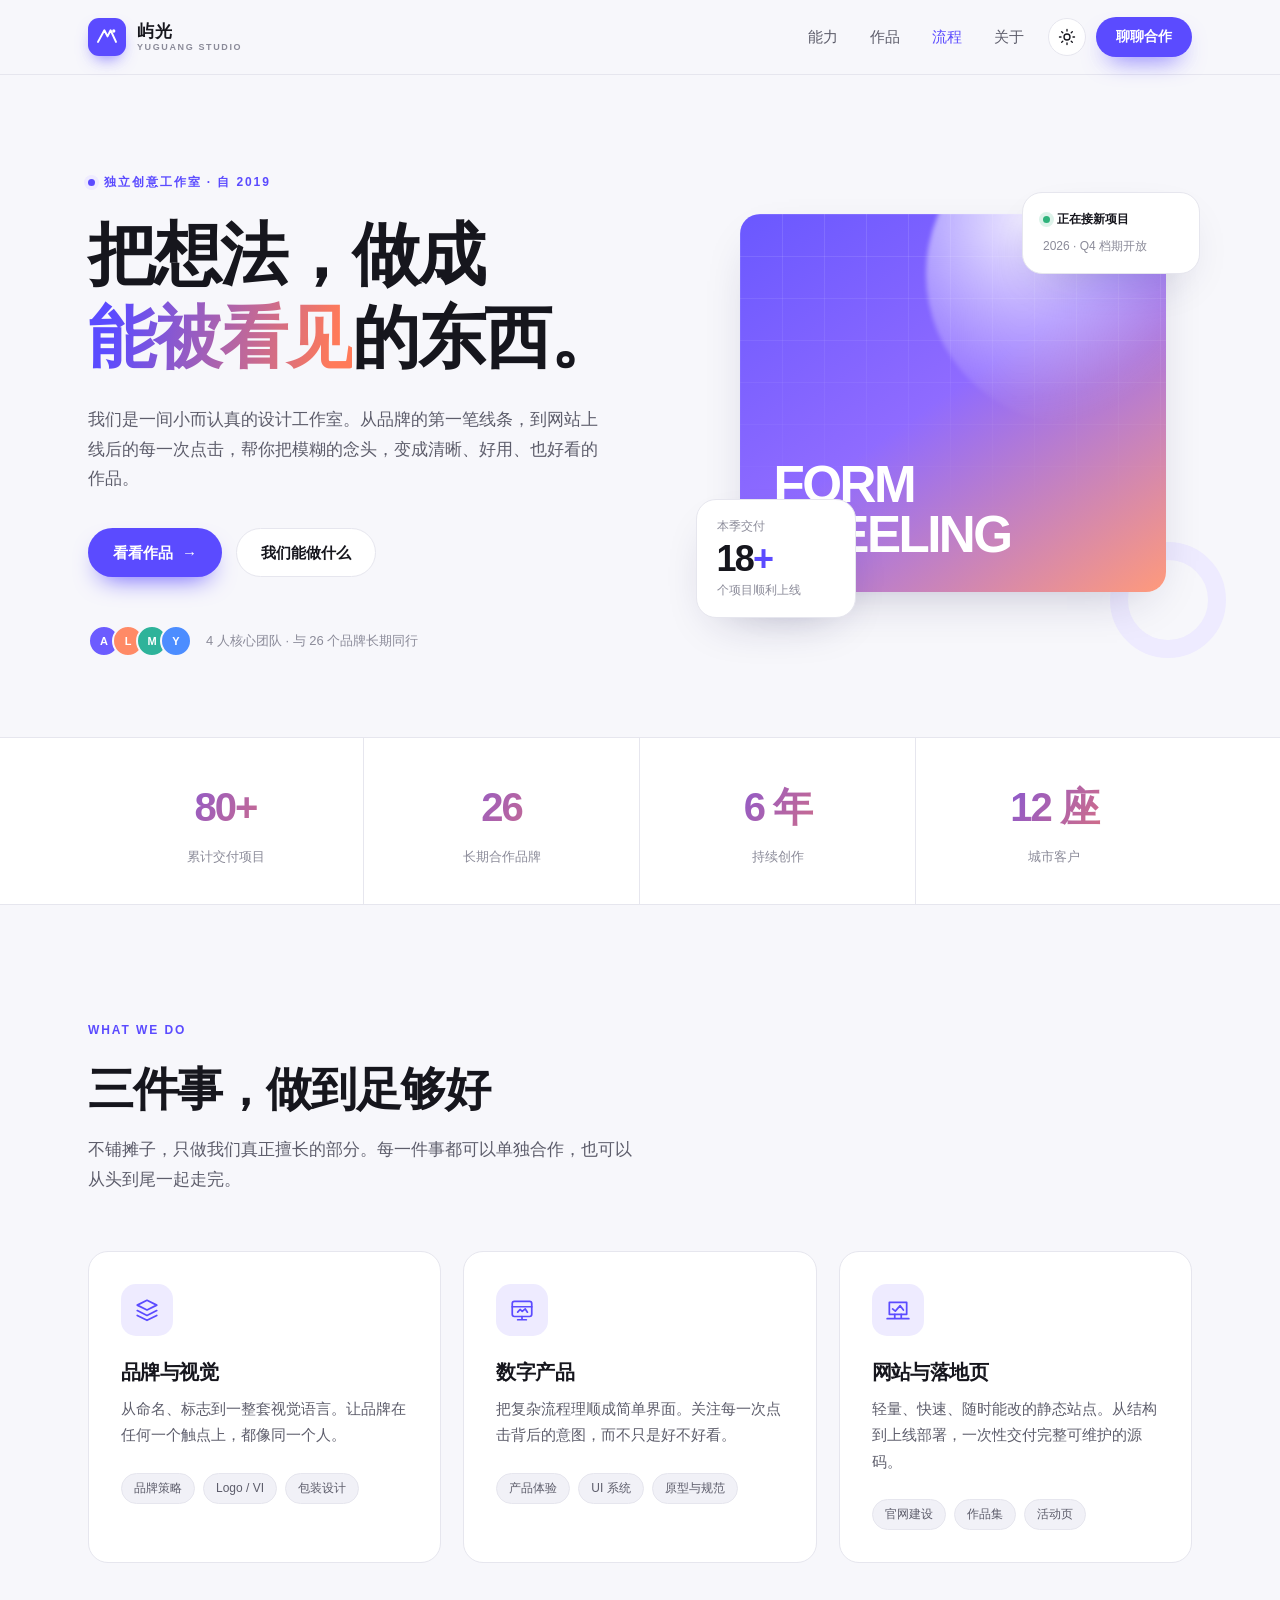
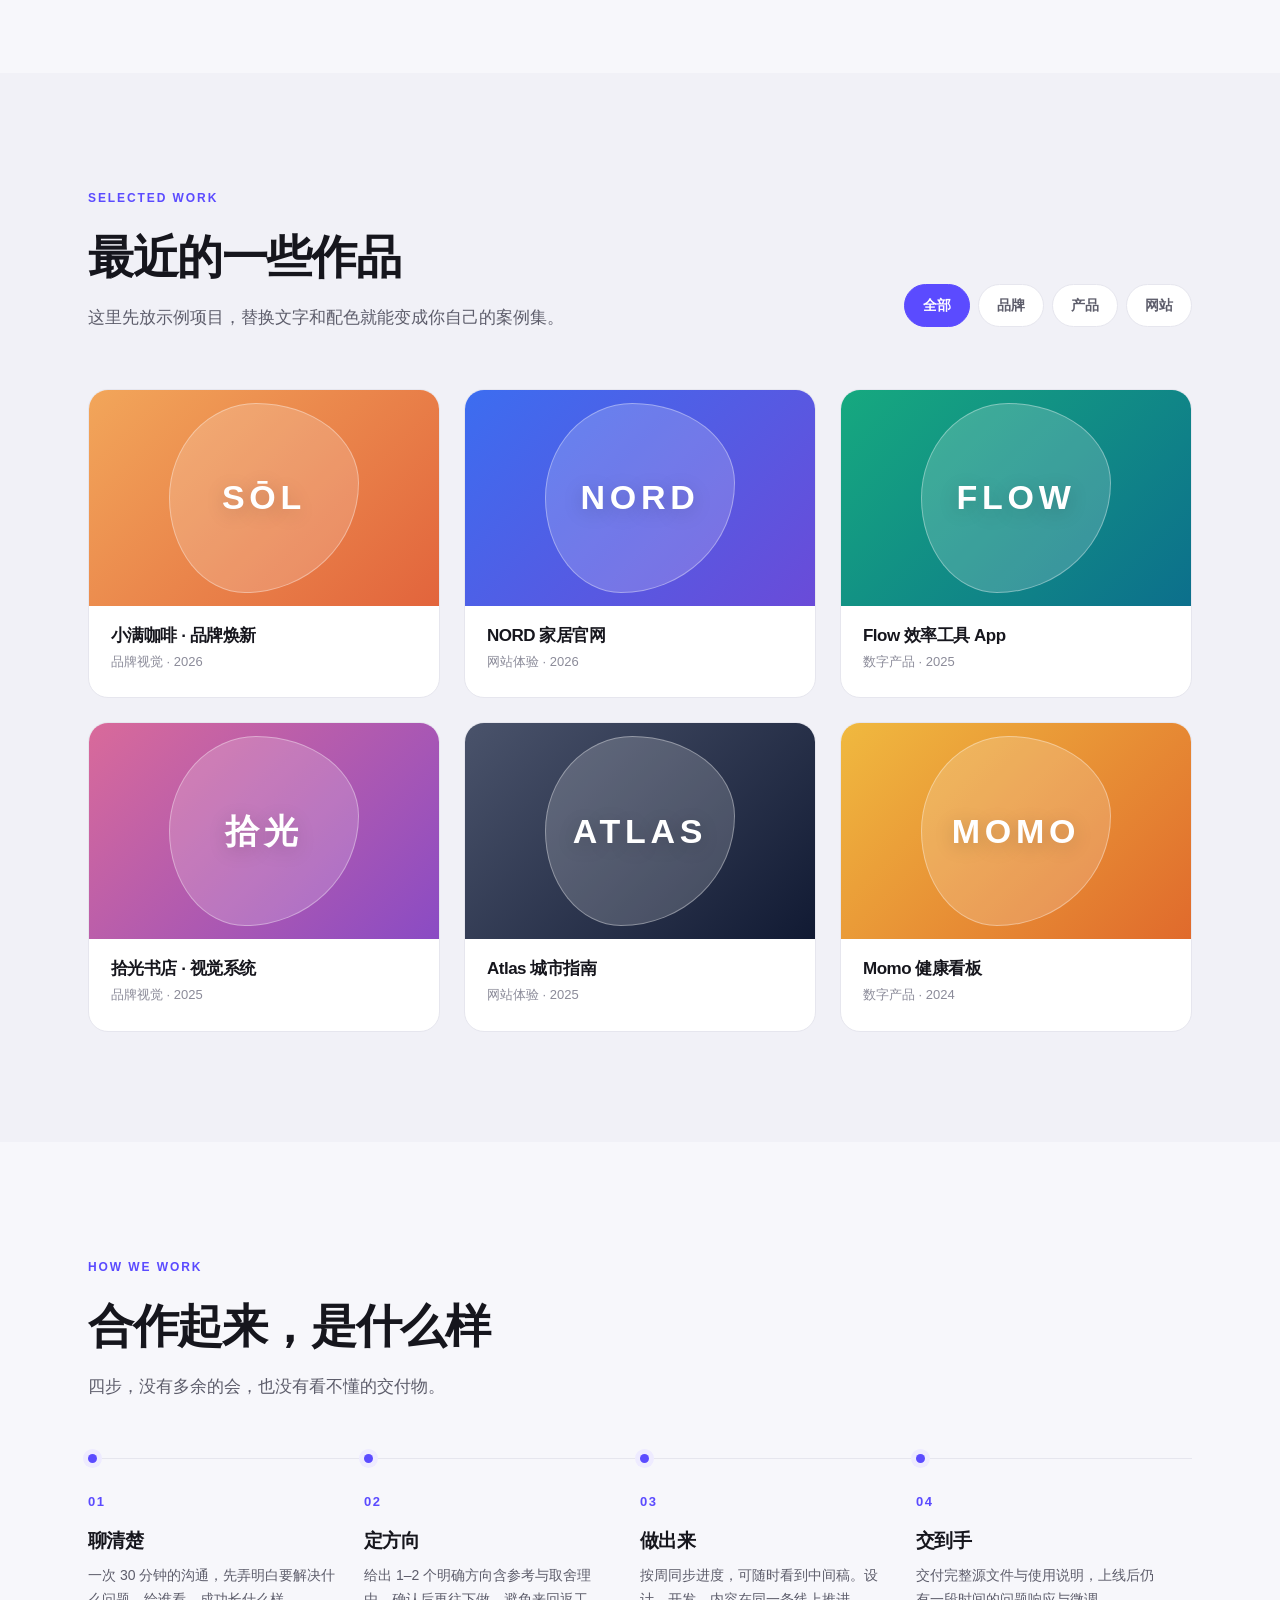
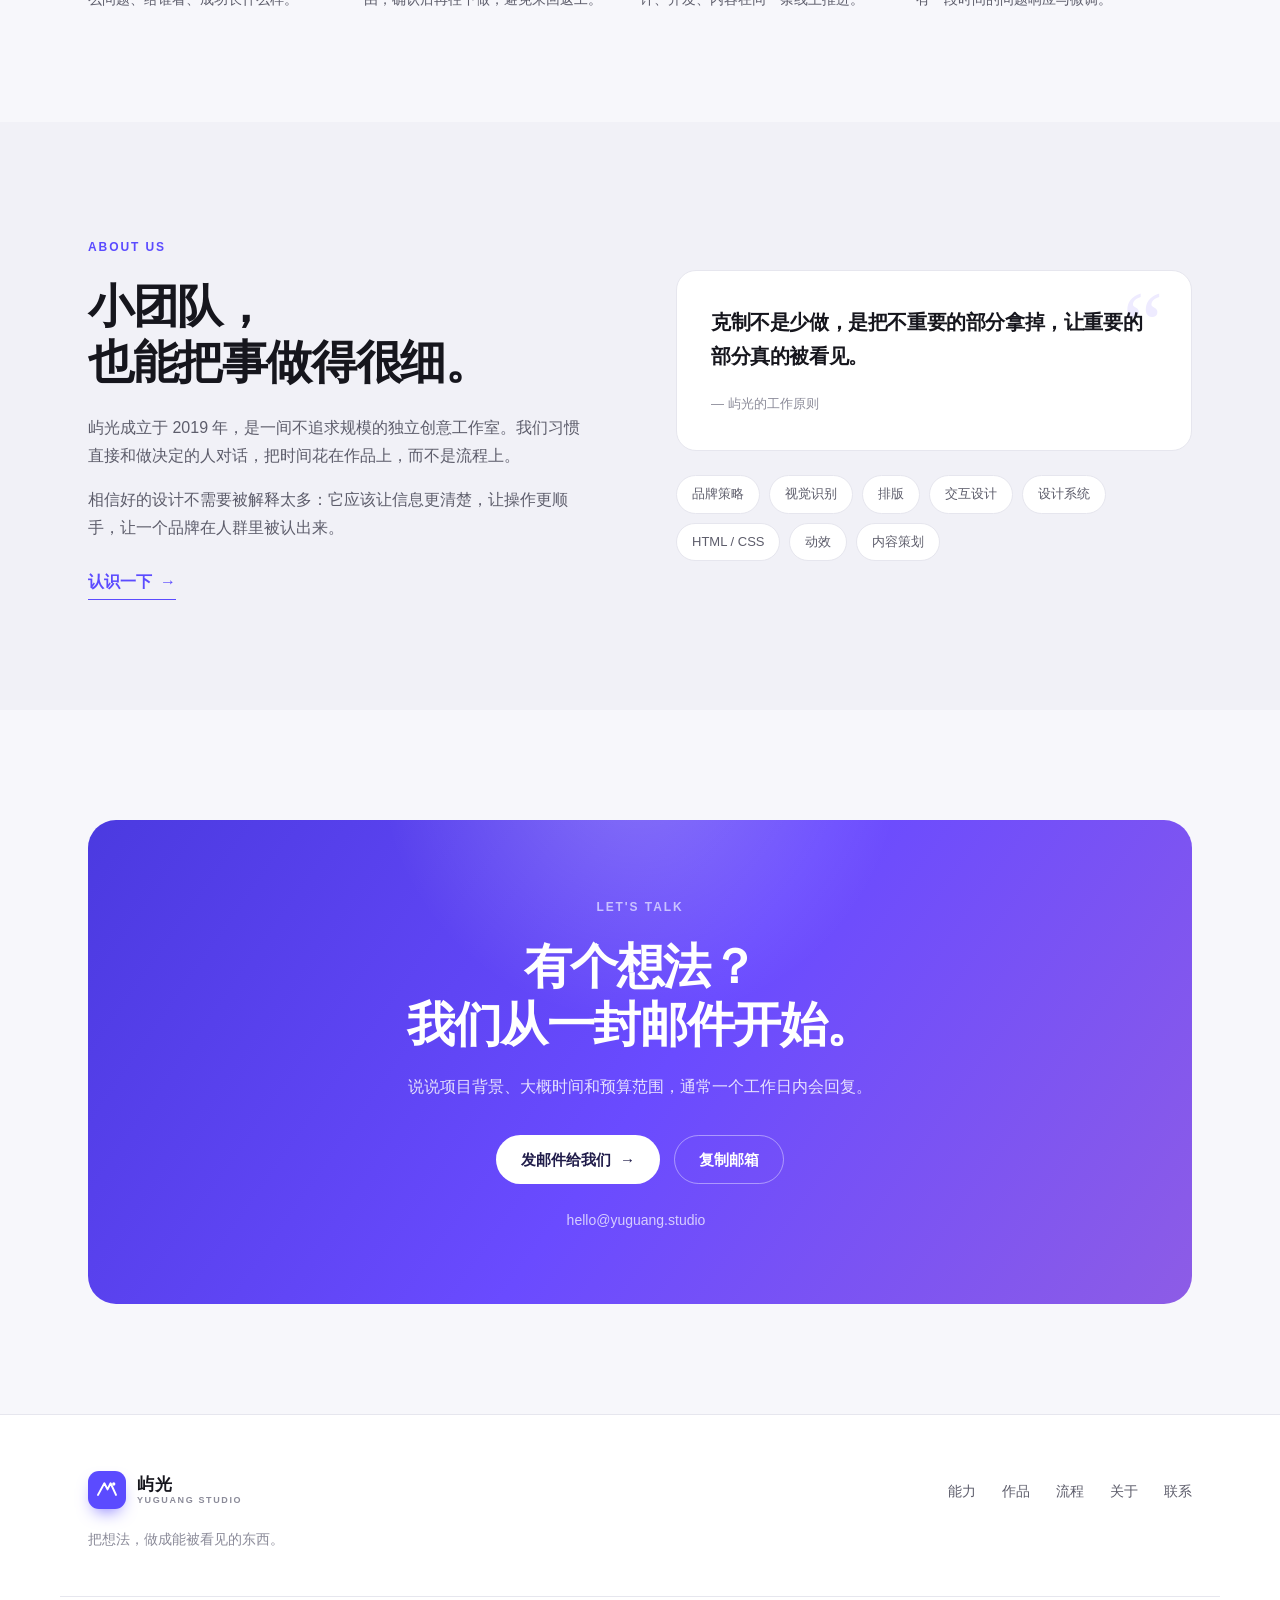
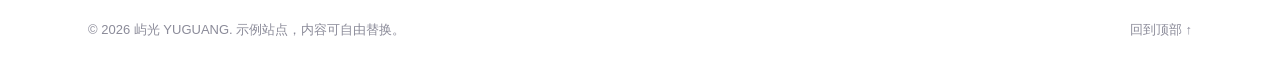
==== index.html @ f80e2a73 "init: static site" ====
<!DOCTYPE html>
<html lang="zh-CN" data-theme="light">
<head>
  <meta charset="UTF-8">
  <meta name="viewport" content="width=device-width, initial-scale=1">
  <title>屿光 YUGUANG · 独立创意工作室</title>
  <meta name="description" content="屿光 YUGUANG 是一间独立创意工作室，专注品牌视觉、数字产品与网站体验，把想法做成能被看见的东西。">
  <meta name="theme-color" content="#f7f7fb">
  <meta property="og:type" content="website">
  <meta property="og:title" content="屿光 YUGUANG · 把想法做成能被看见的东西">
  <meta property="og:description" content="品牌视觉 / 数字产品 / 网站体验。一间小而认真的独立创意工作室。">
  <link rel="icon" href="assets/favicon.svg" type="image/svg+xml">
  <link rel="stylesheet" href="assets/css/style.css">
</head>
<body>
  <a class="skip-link" href="#main">跳到主要内容</a>

  <!-- ============ 顶部导航 ============ -->
  <header class="site-header" id="top">
    <div class="container nav-inner">
      <a class="brand" href="#top" aria-label="屿光 YUGUANG 首页">
        <span class="brand-mark" aria-hidden="true">
          <svg viewBox="0 0 32 32" fill="none"><path d="M4 22.5 12.5 7l4.2 8.2L20.8 7 28 22.5" stroke="currentColor" stroke-width="2.6" stroke-linecap="round" stroke-linejoin="round"/><circle cx="25" cy="8" r="2.2" fill="currentColor"/></svg>
        </span>
        <span class="brand-text"><strong>屿光</strong><small>YUGUANG STUDIO</small></span>
      </a>

      <nav class="nav-links" id="nav-links" aria-label="主导航">
        <a href="#services">能力</a>
        <a href="#work">作品</a>
        <a href="#process">流程</a>
        <a href="#about">关于</a>
      </nav>

      <div class="nav-actions">
        <button class="icon-btn" id="theme-toggle" type="button" aria-label="切换深浅色主题" title="切换深浅色主题">
          <svg class="icon-sun" viewBox="0 0 24 24" fill="none" aria-hidden="true"><circle cx="12" cy="12" r="4" stroke="currentColor" stroke-width="1.8"/><path d="M12 2v2M12 20v2M4.93 4.93l1.42 1.42M17.65 17.65l1.42 1.42M2 12h2M20 12h2M4.93 19.07l1.42-1.42M17.65 6.35l1.42-1.42" stroke="currentColor" stroke-width="1.8" stroke-linecap="round"/></svg>
          <svg class="icon-moon" viewBox="0 0 24 24" fill="none" aria-hidden="true"><path d="M20.5 14.2A8.5 8.5 0 0 1 9.8 3.5 8.5 8.5 0 1 0 20.5 14.2Z" stroke="currentColor" stroke-width="1.8" stroke-linejoin="round"/></svg>
        </button>
        <a class="btn btn-sm btn-primary" href="#contact">聊聊合作</a>
        <button class="icon-btn menu-toggle" id="menu-toggle" type="button" aria-label="展开菜单" aria-expanded="false" aria-controls="nav-links">
          <svg viewBox="0 0 24 24" fill="none" aria-hidden="true"><path d="M4 7h16M4 12h16M4 17h16" stroke="currentColor" stroke-width="1.8" stroke-linecap="round"/></svg>
        </button>
      </div>
    </div>
  </header>

  <main id="main">
    <!-- ============ Hero ============ -->
    <section class="hero" aria-labelledby="hero-title">
      <div class="container hero-grid">
        <div class="hero-copy reveal">
          <p class="eyebrow"><span class="dot" aria-hidden="true"></span>独立创意工作室 · 自 2019</p>
          <h1 id="hero-title">把想法，做成<br><span class="grad-text">能被看见</span>的东西。</h1>
          <p class="hero-lead">我们是一间小而认真的设计工作室。从品牌的第一笔线条，到网站上线后的每一次点击，帮你把模糊的念头，变成清晰、好用、也好看的作品。</p>
          <div class="hero-actions">
            <a class="btn btn-primary" href="#work">看看作品 <span aria-hidden="true">→</span></a>
            <a class="btn btn-ghost" href="#services">我们能做什么</a>
          </div>
          <div class="hero-note">
            <div class="avatars" aria-hidden="true"><span>A</span><span>L</span><span>M</span><span>Y</span></div>
            <p>4 人核心团队 · 与 26 个品牌长期同行</p>
          </div>
        </div>

        <div class="hero-visual reveal" aria-hidden="true">
          <div class="visual-card visual-main">
            <div class="visual-orb"></div>
            <div class="visual-grid"></div>
            <div class="visual-label">FORM<br><em>&amp;</em> FEELING</div>
          </div>
          <div class="visual-card visual-float visual-float-a">
            <span class="float-k">本季交付</span>
            <strong>18<span>+</span></strong>
            <span class="float-d">个项目顺利上线</span>
          </div>
          <div class="visual-card visual-float visual-float-b">
            <span class="chip chip-live"><i></i> 正在接新项目</span>
            <span class="float-d">2026 · Q4 档期开放</span>
          </div>
          <div class="visual-ring"></div>
        </div>
      </div>
    </section>

    <!-- ============ 数据条 ============ -->
    <section class="stats" aria-label="工作室数据">
      <div class="container stats-grid">
        <div class="stat reveal"><strong data-count="80" data-suffix="+">80+</strong><span>累计交付项目</span></div>
        <div class="stat reveal"><strong data-count="26" data-suffix="">26</strong><span>长期合作品牌</span></div>
        <div class="stat reveal"><strong data-count="6" data-suffix=" 年">6 年</strong><span>持续创作</span></div>
        <div class="stat reveal"><strong data-count="12" data-suffix=" 座">12 座</strong><span>城市客户</span></div>
      </div>
    </section>

    <!-- ============ 能力 ============ -->
    <section class="section" id="services" aria-labelledby="services-title">
      <div class="container">
        <div class="section-head reveal">
          <p class="eyebrow">WHAT WE DO</p>
          <h2 id="services-title">三件事，做到足够好</h2>
          <p class="section-desc">不铺摊子，只做我们真正擅长的部分。每一件事都可以单独合作，也可以从头到尾一起走完。</p>
        </div>
        <div class="cards-3">
          <article class="card service-card reveal">
            <span class="service-icon" aria-hidden="true">
              <svg viewBox="0 0 24 24" fill="none"><path d="M12 3 3 7.5 12 12l9-4.5L12 3Z" stroke="currentColor" stroke-width="1.6" stroke-linejoin="round"/><path d="M3 12.5 12 17l9-4.5M3 17 12 21.5 21 17" stroke="currentColor" stroke-width="1.6" stroke-linecap="round" stroke-linejoin="round"/></svg>
            </span>
            <h3>品牌与视觉</h3>
            <p>从命名、标志到一整套视觉语言。让品牌在任何一个触点上，都像同一个人。</p>
            <ul class="tag-list"><li>品牌策略</li><li>Logo / VI</li><li>包装设计</li></ul>
          </article>
          <article class="card service-card reveal">
            <span class="service-icon" aria-hidden="true">
              <svg viewBox="0 0 24 24" fill="none"><rect x="3" y="4" width="18" height="14" rx="2" stroke="currentColor" stroke-width="1.6"/><path d="M3 9h18M8 21h8M12 18v3" stroke="currentColor" stroke-width="1.6" stroke-linecap="round"/><path d="m8 14 2.2-2.5 2 1.8L15 11l2 3" stroke="currentColor" stroke-width="1.6" stroke-linecap="round" stroke-linejoin="round"/></svg>
            </span>
            <h3>数字产品</h3>
            <p>把复杂流程理顺成简单界面。关注每一次点击背后的意图，而不只是好不好看。</p>
            <ul class="tag-list"><li>产品体验</li><li>UI 系统</li><li>原型与规范</li></ul>
          </article>
          <article class="card service-card reveal">
            <span class="service-icon" aria-hidden="true">
              <svg viewBox="0 0 24 24" fill="none"><path d="M4 5h16v11H4z" stroke="currentColor" stroke-width="1.6" stroke-linejoin="round"/><path d="M2 20h20M9 16v4M15 16v4" stroke="currentColor" stroke-width="1.6" stroke-linecap="round"/><path d="m7 11 2.5 2L14 8l3 4" stroke="currentColor" stroke-width="1.6" stroke-linecap="round" stroke-linejoin="round"/></svg>
            </span>
            <h3>网站与落地页</h3>
            <p>轻量、快速、随时能改的静态站点。从结构到上线部署，一次性交付完整可维护的源码。</p>
            <ul class="tag-list"><li>官网建设</li><li>作品集</li><li>活动页</li></ul>
          </article>
        </div>
      </div>
    </section>

    <!-- ============ 作品 ============ -->
    <section class="section section-tint" id="work" aria-labelledby="work-title">
      <div class="container">
        <div class="section-head section-head-row reveal">
          <div>
            <p class="eyebrow">SELECTED WORK</p>
            <h2 id="work-title">最近的一些作品</h2>
            <p class="section-desc">这里先放示例项目，替换文字和配色就能变成你自己的案例集。</p>
          </div>
          <div class="filters" role="group" aria-label="作品分类筛选">
            <button class="filter is-active" type="button" data-filter="all" aria-pressed="true">全部</button>
            <button class="filter" type="button" data-filter="brand" aria-pressed="false">品牌</button>
            <button class="filter" type="button" data-filter="product" aria-pressed="false">产品</button>
            <button class="filter" type="button" data-filter="web" aria-pressed="false">网站</button>
          </div>
        </div>

        <div class="work-grid" id="work-grid">
          <article class="work-card reveal" data-category="brand">
            <div class="work-thumb thumb-1" aria-hidden="true"><span class="thumb-shape"></span><span class="thumb-word">SŌL</span></div>
            <div class="work-meta"><h3>小满咖啡 · 品牌焕新</h3><p>品牌视觉 · 2026</p></div>
          </article>
          <article class="work-card reveal" data-category="web">
            <div class="work-thumb thumb-2" aria-hidden="true"><span class="thumb-shape"></span><span class="thumb-word">NORD</span></div>
            <div class="work-meta"><h3>NORD 家居官网</h3><p>网站体验 · 2026</p></div>
          </article>
          <article class="work-card reveal" data-category="product">
            <div class="work-thumb thumb-3" aria-hidden="true"><span class="thumb-shape"></span><span class="thumb-word">FLOW</span></div>
            <div class="work-meta"><h3>Flow 效率工具 App</h3><p>数字产品 · 2025</p></div>
          </article>
          <article class="work-card reveal" data-category="brand">
            <div class="work-thumb thumb-4" aria-hidden="true"><span class="thumb-shape"></span><span class="thumb-word">拾光</span></div>
            <div class="work-meta"><h3>拾光书店 · 视觉系统</h3><p>品牌视觉 · 2025</p></div>
          </article>
          <article class="work-card reveal" data-category="web">
            <div class="work-thumb thumb-5" aria-hidden="true"><span class="thumb-shape"></span><span class="thumb-word">ATLAS</span></div>
            <div class="work-meta"><h3>Atlas 城市指南</h3><p>网站体验 · 2025</p></div>
          </article>
          <article class="work-card reveal" data-category="product">
            <div class="work-thumb thumb-6" aria-hidden="true"><span class="thumb-shape"></span><span class="thumb-word">MOMO</span></div>
            <div class="work-meta"><h3>Momo 健康看板</h3><p>数字产品 · 2024</p></div>
          </article>
        </div>
        <p class="work-empty" id="work-empty" hidden>这个分类还没有作品，换个标签看看。</p>
      </div>
    </section>

    <!-- ============ 流程 ============ -->
    <section class="section" id="process" aria-labelledby="process-title">
      <div class="container">
        <div class="section-head reveal">
          <p class="eyebrow">HOW WE WORK</p>
          <h2 id="process-title">合作起来，是什么样</h2>
          <p class="section-desc">四步，没有多余的会，也没有看不懂的交付物。</p>
        </div>
        <ol class="steps">
          <li class="step reveal"><span class="step-no">01</span><h3>聊清楚</h3><p>一次 30 分钟的沟通，先弄明白要解决什么问题、给谁看、成功长什么样。</p></li>
          <li class="step reveal"><span class="step-no">02</span><h3>定方向</h3><p>给出 1–2 个明确方向含参考与取舍理由，确认后再往下做，避免来回返工。</p></li>
          <li class="step reveal"><span class="step-no">03</span><h3>做出来</h3><p>按周同步进度，可随时看到中间稿。设计、开发、内容在同一条线上推进。</p></li>
          <li class="step reveal"><span class="step-no">04</span><h3>交到手</h3><p>交付完整源文件与使用说明，上线后仍有一段时间的问题响应与微调。</p></li>
        </ol>
      </div>
    </section>

    <!-- ============ 关于 ============ -->
    <section class="section section-tint" id="about" aria-labelledby="about-title">
      <div class="container about-grid">
        <div class="about-copy reveal">
          <p class="eyebrow">ABOUT US</p>
          <h2 id="about-title">小团队，<br>也能把事做得很细。</h2>
          <p>屿光成立于 2019 年，是一间不追求规模的独立创意工作室。我们习惯直接和做决定的人对话，把时间花在作品上，而不是流程上。</p>
          <p>相信好的设计不需要被解释太多：它应该让信息更清楚，让操作更顺手，让一个品牌在人群里被认出来。</p>
          <a class="text-link" href="#contact">认识一下 <span aria-hidden="true">→</span></a>
        </div>
        <div class="about-aside reveal">
          <div class="quote-card card">
            <span class="quote-mark" aria-hidden="true">“</span>
            <blockquote>克制不是少做，是把不重要的部分拿掉，让重要的部分真的被看见。</blockquote>
            <p class="quote-by">— 屿光的工作原则</p>
          </div>
          <div class="skill-cloud" aria-label="常用能力与工具">
            <span>品牌策略</span><span>视觉识别</span><span>排版</span><span>交互设计</span><span>设计系统</span><span>HTML / CSS</span><span>动效</span><span>内容策划</span>
          </div>
        </div>
      </div>
    </section>

    <!-- ============ 联系 ============ -->
    <section class="section" id="contact" aria-labelledby="contact-title">
      <div class="container">
        <div class="cta reveal">
          <div class="cta-glow" aria-hidden="true"></div>
          <p class="eyebrow eyebrow-light">LET'S TALK</p>
          <h2 id="contact-title">有个想法？<br>我们从一封邮件开始。</h2>
          <p>说说项目背景、大概时间和预算范围，通常一个工作日内会回复。</p>
          <div class="cta-actions">
            <a class="btn btn-light" href="mailto:hello@yuguang.studio?subject=%E9%A1%B9%E7%9B%AE%E5%90%88%E4%BD%9C%E5%92%A8%E8%AF%A2">发邮件给我们 <span aria-hidden="true">→</span></a>
            <button class="btn btn-outline-light" id="copy-email" type="button" data-email="hello@yuguang.studio">复制邮箱</button>
          </div>
          <p class="cta-mail">hello@yuguang.studio <span class="cta-hint" id="copy-hint" role="status" aria-live="polite"></span></p>
        </div>
      </div>
    </section>
  </main>

  <!-- ============ 页脚 ============ -->
  <footer class="site-footer">
    <div class="container footer-inner">
      <div class="footer-brand">
        <a class="brand" href="#top" aria-label="回到首页">
          <span class="brand-mark" aria-hidden="true">
            <svg viewBox="0 0 32 32" fill="none"><path d="M4 22.5 12.5 7l4.2 8.2L20.8 7 28 22.5" stroke="currentColor" stroke-width="2.6" stroke-linecap="round" stroke-linejoin="round"/><circle cx="25" cy="8" r="2.2" fill="currentColor"/></svg>
          </span>
          <span class="brand-text"><strong>屿光</strong><small>YUGUANG STUDIO</small></span>
        </a>
        <p>把想法，做成能被看见的东西。</p>
      </div>
      <nav class="footer-links" aria-label="页脚导航">
        <a href="#services">能力</a><a href="#work">作品</a><a href="#process">流程</a><a href="#about">关于</a><a href="mailto:hello@yuguang.studio">联系</a>
      </nav>
    </div>
    <div class="container footer-bottom">
      <p>© <span id="year">2026</span> 屿光 YUGUANG. 示例站点，内容可自由替换。</p>
      <a href="#top" class="back-top">回到顶部 ↑</a>
    </div>
  </footer>

  <script src="assets/js/main.js" defer></script>
</body>
</html>
---- assets/css/style.css ----
/* ============================================================
   屿光 YUGUANG · 静态站点样式
   零依赖 / 无外部请求 / 纯 CSS 视觉
   ============================================================ */

:root {
  --bg: #f7f7fb;
  --surface: #ffffff;
  --surface-2: #f1f1f7;
  --text: #16161d;
  --text-soft: #5d5d6b;
  --text-faint: #8b8b99;
  --line: #e6e6ee;
  --accent: #5b4bff;
  --accent-soft: #eeebff;
  --accent-2: #ff7a59;
  --shadow: 0 18px 50px -24px rgba(28, 24, 80, .32);
  --shadow-sm: 0 8px 24px -14px rgba(28, 24, 80, .38);
  --radius: 20px;
  --radius-sm: 12px;
  --max: 1160px;
  --ease: cubic-bezier(.22, .68, 0, 1);
}

html[data-theme="dark"] {
  --bg: #0e0e15;
  --surface: #17171f;
  --surface-2: #20202b;
  --text: #f2f2f7;
  --text-soft: #a8a8b8;
  --text-faint: #7a7a8c;
  --line: #2a2a38;
  --accent: #8b7dff;
  --accent-soft: #262244;
  --accent-2: #ff9478;
  --shadow: 0 18px 50px -24px rgba(0, 0, 0, .75);
  --shadow-sm: 0 8px 24px -14px rgba(0, 0, 0, .8);
}

*, *::before, *::after { box-sizing: border-box; }

html { scroll-behavior: smooth; scroll-padding-top: 88px; }

body {
  margin: 0;
  background: var(--bg);
  color: var(--text);
  font-family: -apple-system, BlinkMacSystemFont, "Segoe UI", "PingFang SC", "Hiragino Sans GB", "Microsoft YaHei", "Helvetica Neue", Arial, sans-serif;
  font-size: 16px;
  line-height: 1.75;
  -webkit-font-smoothing: antialiased;
  transition: background-color .3s ease, color .3s ease;
}

img, svg { display: block; max-width: 100%; }
a { color: inherit; text-decoration: none; }
button { font: inherit; color: inherit; cursor: pointer; }
h1, h2, h3, p, ul, ol, blockquote { margin: 0; }
ul, ol { padding: 0; list-style: none; }

:focus-visible { outline: 2px solid var(--accent); outline-offset: 3px; border-radius: 4px; }

.container { width: 100%; max-width: var(--max); margin: 0 auto; padding: 0 28px; }

.skip-link {
  position: absolute; left: -9999px; top: 0; z-index: 100;
  background: var(--accent); color: #fff; padding: 10px 18px; border-radius: 0 0 10px 0;
}
.skip-link:focus { left: 0; }

/* ---------- 通用文字 ---------- */
.eyebrow {
  display: inline-flex; align-items: center; gap: 9px;
  font-size: 12px; font-weight: 700; letter-spacing: .16em;
  text-transform: uppercase; color: var(--accent);
  margin-bottom: 20px;
}
.eyebrow .dot {
  width: 7px; height: 7px; border-radius: 50%; background: var(--accent);
  box-shadow: 0 0 0 4px var(--accent-soft);
}
.eyebrow-light { color: #c9c2ff; }

.grad-text {
  background: linear-gradient(100deg, var(--accent) 10%, var(--accent-2) 92%);
  -webkit-background-clip: text; background-clip: text; color: transparent;
}

h1, h2, h3 { letter-spacing: -.03em; line-height: 1.22; font-weight: 750; }
h2 { font-size: clamp(30px, 4.2vw, 46px); }
h3 { font-size: 20px; }

.section { padding: 110px 0; }
.section-tint { background: var(--surface-2); }
.section-head { max-width: 680px; margin-bottom: 56px; }
.section-head .section-desc { margin-top: 18px; color: var(--text-soft); font-size: 17px; max-width: 560px; }
.section-head-row { max-width: none; display: flex; justify-content: space-between; align-items: flex-end; gap: 32px; flex-wrap: wrap; }

/* ---------- 按钮 ---------- */
.btn {
  display: inline-flex; align-items: center; justify-content: center; gap: 9px;
  padding: 13px 24px; border-radius: 999px; border: 1px solid transparent;
  font-size: 15px; font-weight: 650; line-height: 1.4;
  transition: transform .25s var(--ease), box-shadow .25s var(--ease), background-color .25s ease, border-color .25s ease;
  white-space: nowrap;
}
.btn:hover { transform: translateY(-2px); }
.btn-primary { background: var(--accent); color: #fff; box-shadow: 0 12px 26px -12px var(--accent); }
.btn-primary:hover { box-shadow: 0 18px 32px -12px var(--accent); }
.btn-ghost { background: var(--surface); border-color: var(--line); color: var(--text); }
.btn-ghost:hover { border-color: var(--accent); color: var(--accent); }
.btn-sm { padding: 9px 19px; font-size: 14px; }
.btn-light { background: #fff; color: #201c4a; }
.btn-outline-light { background: transparent; border-color: rgba(255,255,255,.42); color: #fff; }
.btn-outline-light:hover { background: rgba(255,255,255,.12); border-color: #fff; }

.text-link { display: inline-flex; gap: 8px; align-items: center; color: var(--accent); font-weight: 650; margin-top: 26px; border-bottom: 1px solid currentColor; padding-bottom: 3px; }
.text-link span { transition: transform .25s var(--ease); }
.text-link:hover span { transform: translateX(4px); }

/* ---------- 导航 ---------- */
.site-header {
  position: sticky; top: 0; z-index: 50;
  background: color-mix(in srgb, var(--bg) 84%, transparent);
  backdrop-filter: saturate(180%) blur(14px);
  -webkit-backdrop-filter: saturate(180%) blur(14px);
  border-bottom: 1px solid var(--line);
}
.nav-inner { height: 74px; display: flex; align-items: center; justify-content: space-between; gap: 24px; }
.brand { display: inline-flex; align-items: center; gap: 11px; flex-shrink: 0; }
.brand-mark {
  width: 38px; height: 38px; border-radius: 11px; display: grid; place-items: center;
  background: var(--accent); color: #fff; box-shadow: 0 8px 18px -8px var(--accent);
}
.brand-mark svg { width: 24px; height: 24px; }
.brand-text { display: flex; flex-direction: column; line-height: 1.15; }
.brand-text strong { font-size: 17px; letter-spacing: .06em; }
.brand-text small { font-size: 9px; letter-spacing: .18em; color: var(--text-faint); font-weight: 600; }

.nav-links { display: flex; gap: 32px; margin-left: auto; }
.nav-links a { font-size: 15px; color: var(--text-soft); font-weight: 550; position: relative; padding: 6px 0; }
.nav-links a::after {
  content: ""; position: absolute; left: 0; right: 100%; bottom: 1px; height: 2px;
  background: var(--accent); transition: right .25s var(--ease);
}
.nav-links a:hover { color: var(--text); }
.nav-links a:hover::after { right: 0; }

.nav-actions { display: flex; align-items: center; gap: 10px; }
.icon-btn {
  width: 38px; height: 38px; display: grid; place-items: center;
  border: 1px solid var(--line); border-radius: 50%; background: var(--surface);
  transition: border-color .2s ease, transform .2s var(--ease);
}
.icon-btn:hover { border-color: var(--accent); transform: rotate(-8deg); }
.icon-btn svg { width: 18px; height: 18px; }
.icon-moon { display: none; }
html[data-theme="dark"] .icon-sun { display: none; }
html[data-theme="dark"] .icon-moon { display: block; }
.menu-toggle { display: none; }

/* ---------- Hero ---------- */
.hero { padding: 92px 0 80px; overflow: hidden; }
.hero-grid { display: grid; grid-template-columns: 1.08fr .92fr; gap: 64px; align-items: center; }
.hero-copy h1 { font-size: clamp(40px, 5.7vw, 68px); font-weight: 800; }
.hero-lead { margin-top: 26px; font-size: 17px; color: var(--text-soft); max-width: 520px; }
.hero-actions { display: flex; gap: 14px; flex-wrap: wrap; margin-top: 34px; }
.hero-note { display: flex; align-items: center; gap: 14px; margin-top: 48px; color: var(--text-faint); font-size: 13px; }
.avatars { display: flex; padding-left: 0; }
.avatars span {
  width: 32px; height: 32px; border-radius: 50%; display: grid; place-items: center;
  font-size: 11px; font-weight: 700; color: #fff; border: 2px solid var(--bg);
  margin-left: -8px;
}
.avatars span:first-child { margin-left: 0; background: #6c5cff; }
.avatars span:nth-child(2) { background: #ff8a66; }
.avatars span:nth-child(3) { background: #2eb39a; }
.avatars span:nth-child(4) { background: #4c8dff; }

.hero-visual { position: relative; height: 440px; }
.visual-card { position: absolute; z-index: 2; border-radius: var(--radius); }
.visual-main {
  inset: 22px 26px 40px 26px; overflow: hidden;
  background: linear-gradient(145deg, #6a58ff 0%, #8f6bff 48%, #ff9a7b 100%);
  box-shadow: var(--shadow);
}
.visual-orb {
  position: absolute; width: 300px; height: 300px; right: -60px; top: -90px; border-radius: 50%;
  background: radial-gradient(circle at 32% 32%, rgba(255,255,255,.85), rgba(255,255,255,.06) 62%, transparent 72%);
  filter: blur(2px);
}
.visual-grid {
  position: absolute; inset: 0;
  background-image: linear-gradient(rgba(255,255,255,.14) 1px, transparent 1px), linear-gradient(90deg, rgba(255,255,255,.14) 1px, transparent 1px);
  background-size: 42px 42px;
  mask-image: linear-gradient(to bottom, rgba(0,0,0,.8), transparent 85%);
}
.visual-label {
  position: absolute; left: 34px; bottom: 32px; color: #fff;
  font-size: clamp(32px, 4vw, 54px); font-weight: 800; line-height: .98; letter-spacing: -.05em;
}
.visual-label em { font-family: Georgia, serif; font-weight: 400; font-size: .6em; opacity: .8; }
.visual-float {
  background: var(--surface); border: 1px solid var(--line);
  padding: 16px 20px; box-shadow: var(--shadow); display: flex; flex-direction: column;
}
.visual-float-a { left: -18px; bottom: 14px; min-width: 160px; }
.visual-float-a .float-k { font-size: 12px; color: var(--text-faint); }
.visual-float-a strong { font-size: 36px; line-height: 1.2; letter-spacing: -.05em; }
.visual-float-a strong span { color: var(--accent); }
.visual-float-b { right: -8px; top: 0; gap: 6px; min-width: 178px; }
.float-d { font-size: 12px; color: var(--text-faint); }
.chip { display: inline-flex; align-items: center; gap: 7px; font-size: 12px; font-weight: 650; color: var(--text); }
.chip i { width: 7px; height: 7px; border-radius: 50%; background: #2eb37b; box-shadow: 0 0 0 4px rgba(46,179,123,.16); }
.visual-ring {
  position: absolute; width: 116px; height: 116px; right: -34px; bottom: -26px;
  border: 18px solid var(--accent-soft); border-radius: 50%; z-index: 1;
}

/* ---------- 数据条 ---------- */
.stats { border-top: 1px solid var(--line); border-bottom: 1px solid var(--line); background: var(--surface); }
.stats-grid { display: grid; grid-template-columns: repeat(4, 1fr); }
.stat { padding: 34px 20px; text-align: center; border-right: 1px solid var(--line); }
.stat:last-child { border-right: 0; }
.stat strong { display: block; font-size: clamp(28px, 3.4vw, 40px); letter-spacing: -.05em; background: linear-gradient(120deg, var(--accent), var(--accent-2)); -webkit-background-clip: text; background-clip: text; color: transparent; }
.stat span { font-size: 13px; color: var(--text-faint); }

/* ---------- 卡片 / 能力 ---------- */
.cards-3 { display: grid; grid-template-columns: repeat(3, 1fr); gap: 22px; }
.card {
  background: var(--surface); border: 1px solid var(--line);
  border-radius: var(--radius); padding: 32px;
  transition: transform .3s var(--ease), box-shadow .3s var(--ease), border-color .3s ease;
}
.card:hover { transform: translateY(-5px); box-shadow: var(--shadow); border-color: color-mix(in srgb, var(--accent) 35%, var(--line)); }
.service-icon {
  width: 52px; height: 52px; border-radius: 15px; display: grid; place-items: center;
  background: var(--accent-soft); color: var(--accent); margin-bottom: 24px;
}
.service-icon svg { width: 26px; height: 26px; }
.service-card h3 { margin-bottom: 12px; }
.service-card p { color: var(--text-soft); font-size: 15px; }
.tag-list { display: flex; flex-wrap: wrap; gap: 8px; margin-top: 24px; }
.tag-list li {
  font-size: 12px; color: var(--text-soft); background: var(--surface-2);
  border: 1px solid var(--line); border-radius: 999px; padding: 4px 12px;
}

/* ---------- 作品 ---------- */
.filters { display: flex; gap: 8px; flex-wrap: wrap; padding-bottom: 6px; }
.filter {
  border: 1px solid var(--line); background: var(--surface); color: var(--text-soft);
  border-radius: 999px; padding: 8px 18px; font-size: 14px; font-weight: 600;
  transition: all .22s ease;
}
.filter:hover { border-color: var(--accent); color: var(--accent); }
.filter.is-active { background: var(--accent); border-color: var(--accent); color: #fff; }
.work-grid { display: grid; grid-template-columns: repeat(3, 1fr); gap: 24px; }
.work-card {
  background: var(--surface); border: 1px solid var(--line); border-radius: var(--radius);
  overflow: hidden; transition: transform .3s var(--ease), box-shadow .3s var(--ease), opacity .25s ease;
}
.work-card:hover { transform: translateY(-6px); box-shadow: var(--shadow); }
.work-card.is-hidden { display: none; }
.work-thumb {
  position: relative; height: 216px; overflow: hidden; display: grid; place-items: center;
}
.thumb-word { position: relative; z-index: 2; color: #fff; font-size: 34px; font-weight: 800; letter-spacing: .14em; text-shadow: 0 4px 20px rgba(0,0,0,.18); }
.thumb-shape {
  position: absolute; width: 190px; height: 190px; border-radius: 46% 54% 60% 40% / 50% 42% 58% 50%;
  background: rgba(255,255,255,.18); border: 1px solid rgba(255,255,255,.35);
  transition: transform .6s var(--ease);
}
.work-card:hover .thumb-shape { transform: rotate(28deg) scale(1.15); }
.thumb-1 { background: linear-gradient(135deg, #f2a65a, #e2643c); }
.thumb-2 { background: linear-gradient(135deg, #3c6df0, #6a4bd8); }
.thumb-3 { background: linear-gradient(135deg, #16a97f, #0c6f8c); }
.thumb-4 { background: linear-gradient(135deg, #d96a9a, #8a4bc4); }
.thumb-5 { background: linear-gradient(135deg, #4a536b, #111a33); }
.thumb-6 { background: linear-gradient(135deg, #f0b93f, #e06a2c); }
.work-meta { padding: 20px 22px 24px; }
.work-meta h3 { font-size: 17px; font-weight: 700; }
.work-meta p { font-size: 13px; color: var(--text-faint); margin-top: 4px; }
.work-empty { text-align: center; color: var(--text-soft); padding: 40px 0; }

/* ---------- 流程 ---------- */
.steps { display: grid; grid-template-columns: repeat(4, 1fr); gap: 0; border-top: 1px solid var(--line); }
.step { padding: 32px 28px 0 0; position: relative; }
.step::before {
  content: ""; position: absolute; top: -5px; left: 0; width: 9px; height: 9px;
  border-radius: 50%; background: var(--accent); box-shadow: 0 0 0 5px var(--accent-soft);
}
.step-no { display: block; font-size: 13px; font-weight: 750; letter-spacing: .12em; color: var(--accent); margin-bottom: 16px; }
.step h3 { font-size: 19px; margin-bottom: 10px; }
.step p { font-size: 14px; color: var(--text-soft); }

/* ---------- 关于 ---------- */
.about-grid { display: grid; grid-template-columns: 1fr 1fr; gap: 72px; align-items: center; }
.about-copy h2 { margin-bottom: 24px; }
.about-copy > p:not(.eyebrow) { color: var(--text-soft); margin-top: 16px; max-width: 500px; }
.about-aside { display: flex; flex-direction: column; gap: 24px; }
.quote-card { padding: 34px; position: relative; }
.quote-mark { position: absolute; right: 28px; top: 8px; font-size: 90px; line-height: 1; color: var(--accent-soft); font-family: Georgia, serif; }
.quote-card blockquote { position: relative; font-size: 20px; line-height: 1.7; font-weight: 600; letter-spacing: -.02em; }
.quote-by { margin-top: 20px; font-size: 13px; color: var(--text-faint); }
.skill-cloud { display: flex; flex-wrap: wrap; gap: 9px; }
.skill-cloud span {
  font-size: 13px; padding: 7px 15px; border-radius: 999px;
  background: var(--surface); border: 1px solid var(--line); color: var(--text-soft);
}

/* ---------- CTA ---------- */
.cta {
  position: relative; overflow: hidden; border-radius: 28px; padding: 72px 60px;
  background: linear-gradient(125deg, #4b3ae0 0%, #6a4bff 52%, #8d5ce6 100%);
  color: #fff; text-align: center;
}
.cta-glow {
  position: absolute; width: 560px; height: 560px; border-radius: 50%; left: 50%; top: -340px;
  transform: translateX(-50%);
  background: radial-gradient(circle, rgba(255,255,255,.24), transparent 66%);
  pointer-events: none;
}
.cta > *:not(.cta-glow) { position: relative; }
.cta h2 { font-size: clamp(30px, 4.4vw, 48px); }
.cta > p:not(.eyebrow):not(.cta-mail) { margin-top: 18px; color: rgba(255,255,255,.84); font-size: 16px; }
.cta-actions { display: flex; gap: 14px; justify-content: center; flex-wrap: wrap; margin-top: 34px; }
.cta-mail { margin-top: 24px; font-size: 14px; color: rgba(255,255,255,.72); }
.cta-hint { color: #d9ffb8; margin-left: 8px; }

/* ---------- 页脚 ---------- */
.site-footer { border-top: 1px solid var(--line); background: var(--surface); padding-top: 56px; }
.footer-inner { display: flex; justify-content: space-between; gap: 32px; flex-wrap: wrap; padding-bottom: 44px; }
.footer-brand p { margin-top: 16px; color: var(--text-faint); font-size: 14px; }
.footer-links { display: flex; gap: 26px; flex-wrap: wrap; align-items: flex-start; padding-top: 8px; }
.footer-links a { font-size: 14px; color: var(--text-soft); }
.footer-links a:hover { color: var(--accent); }
.footer-bottom {
  display: flex; justify-content: space-between; gap: 16px; flex-wrap: wrap;
  border-top: 1px solid var(--line); padding-top: 22px; padding-bottom: 26px;
  font-size: 13px; color: var(--text-faint);
}
.back-top:hover { color: var(--accent); }

/* ---------- 滚动出现 ---------- */
.reveal { opacity: 0; transform: translateY(22px); transition: opacity .7s var(--ease), transform .7s var(--ease); }
.reveal.is-visible { opacity: 1; transform: none; }
.cards-3 .reveal:nth-child(2), .work-grid .reveal:nth-child(2), .stats .reveal:nth-child(2), .steps .reveal:nth-child(2) { transition-delay: .08s; }
.cards-3 .reveal:nth-child(3), .work-grid .reveal:nth-child(3), .stats .reveal:nth-child(3), .steps .reveal:nth-child(3) { transition-delay: .16s; }
.work-grid .reveal:nth-child(5), .steps .reveal:nth-child(4), .stats .reveal:nth-child(4) { transition-delay: .24s; }

/* ---------- 响应式 ---------- */
@media (max-width: 980px) {
  .hero-grid { grid-template-columns: 1fr; gap: 48px; }
  .hero-visual { height: 380px; max-width: 560px; width: 100%; margin: 0 auto; }
  .about-grid { gap: 40px; }
  .cards-3, .work-grid { grid-template-columns: repeat(2, 1fr); }
  .steps { grid-template-columns: repeat(2, 1fr); row-gap: 34px; }
  .stats-grid { grid-template-columns: repeat(2, 1fr); }
  .stat:nth-child(2) { border-right: 0; }
  .stat:nth-child(-n+2) { border-bottom: 1px solid var(--line); }
}

@media (max-width: 720px) {
  html { scroll-padding-top: 72px; }
  .container { padding: 0 20px; }
  .section { padding: 76px 0; }
  .hero { padding: 60px 0 56px; }
  .nav-links {
    position: absolute; top: 74px; left: 0; right: 0;
    flex-direction: column; gap: 0; background: var(--surface);
    border-bottom: 1px solid var(--line); padding: 8px 20px 18px;
    box-shadow: var(--shadow-sm); display: none;
  }
  .nav-links.is-open { display: flex; }
  .nav-links a { padding: 12px 4px; border-bottom: 1px solid var(--line); }
  .nav-links a::after { display: none; }
  .menu-toggle { display: grid; }
  .nav-actions .btn-sm { display: none; }
  .cards-3, .work-grid, .about-grid { grid-template-columns: 1fr; }
  .stats-grid { grid-template-columns: repeat(2, 1fr); }
  .steps { grid-template-columns: 1fr; }
  .section-head-row { align-items: flex-start; }
  .cta { padding: 56px 26px; border-radius: 22px; }
  .hero-visual { height: 320px; }
  .visual-float-a { left: 0; bottom: 0; }
  .visual-float-b { right: 0; top: -6px; }
  .visual-label { left: 24px; bottom: 24px; }
  .footer-inner { flex-direction: column; }
}

@media (prefers-reduced-motion: reduce) {
  html { scroll-behavior: auto; }
  *, *::before, *::after { animation-duration: .01ms !important; transition-duration: .01ms !important; }
  .reveal { opacity: 1; transform: none; }
}
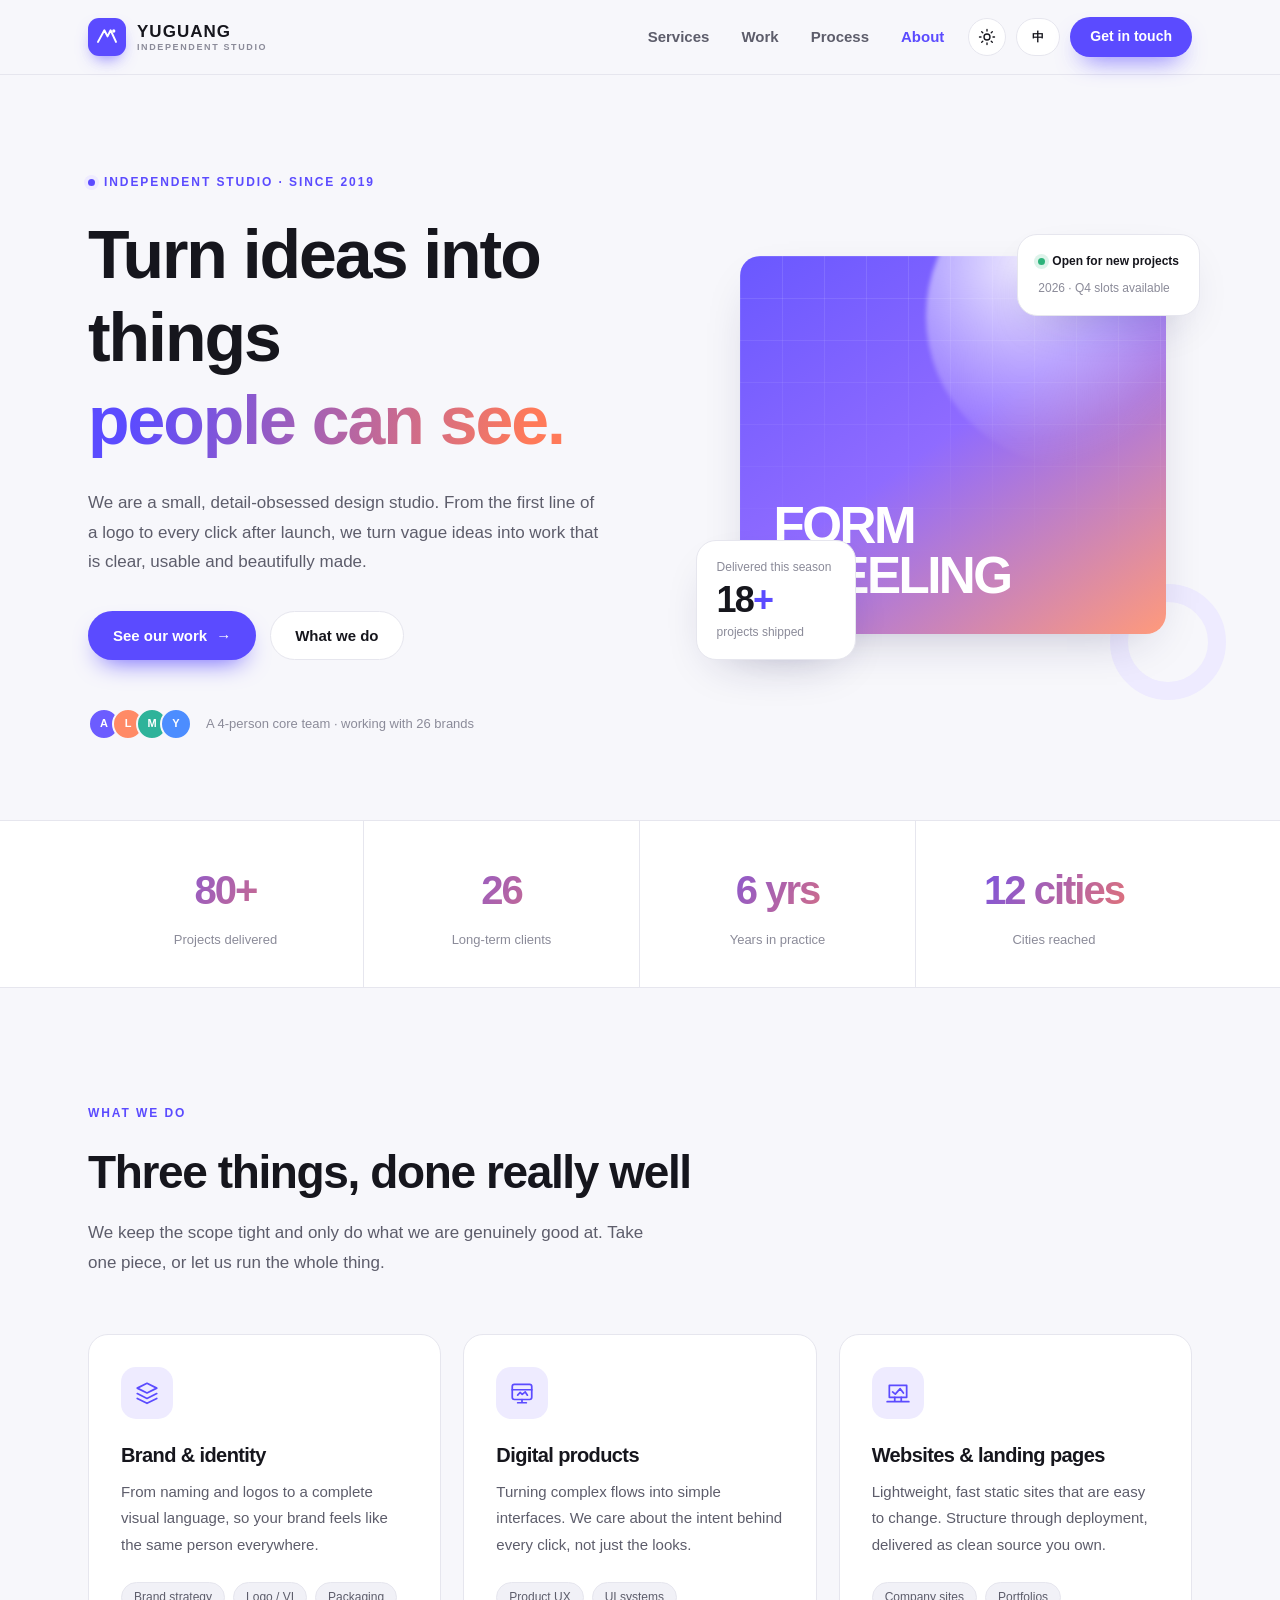
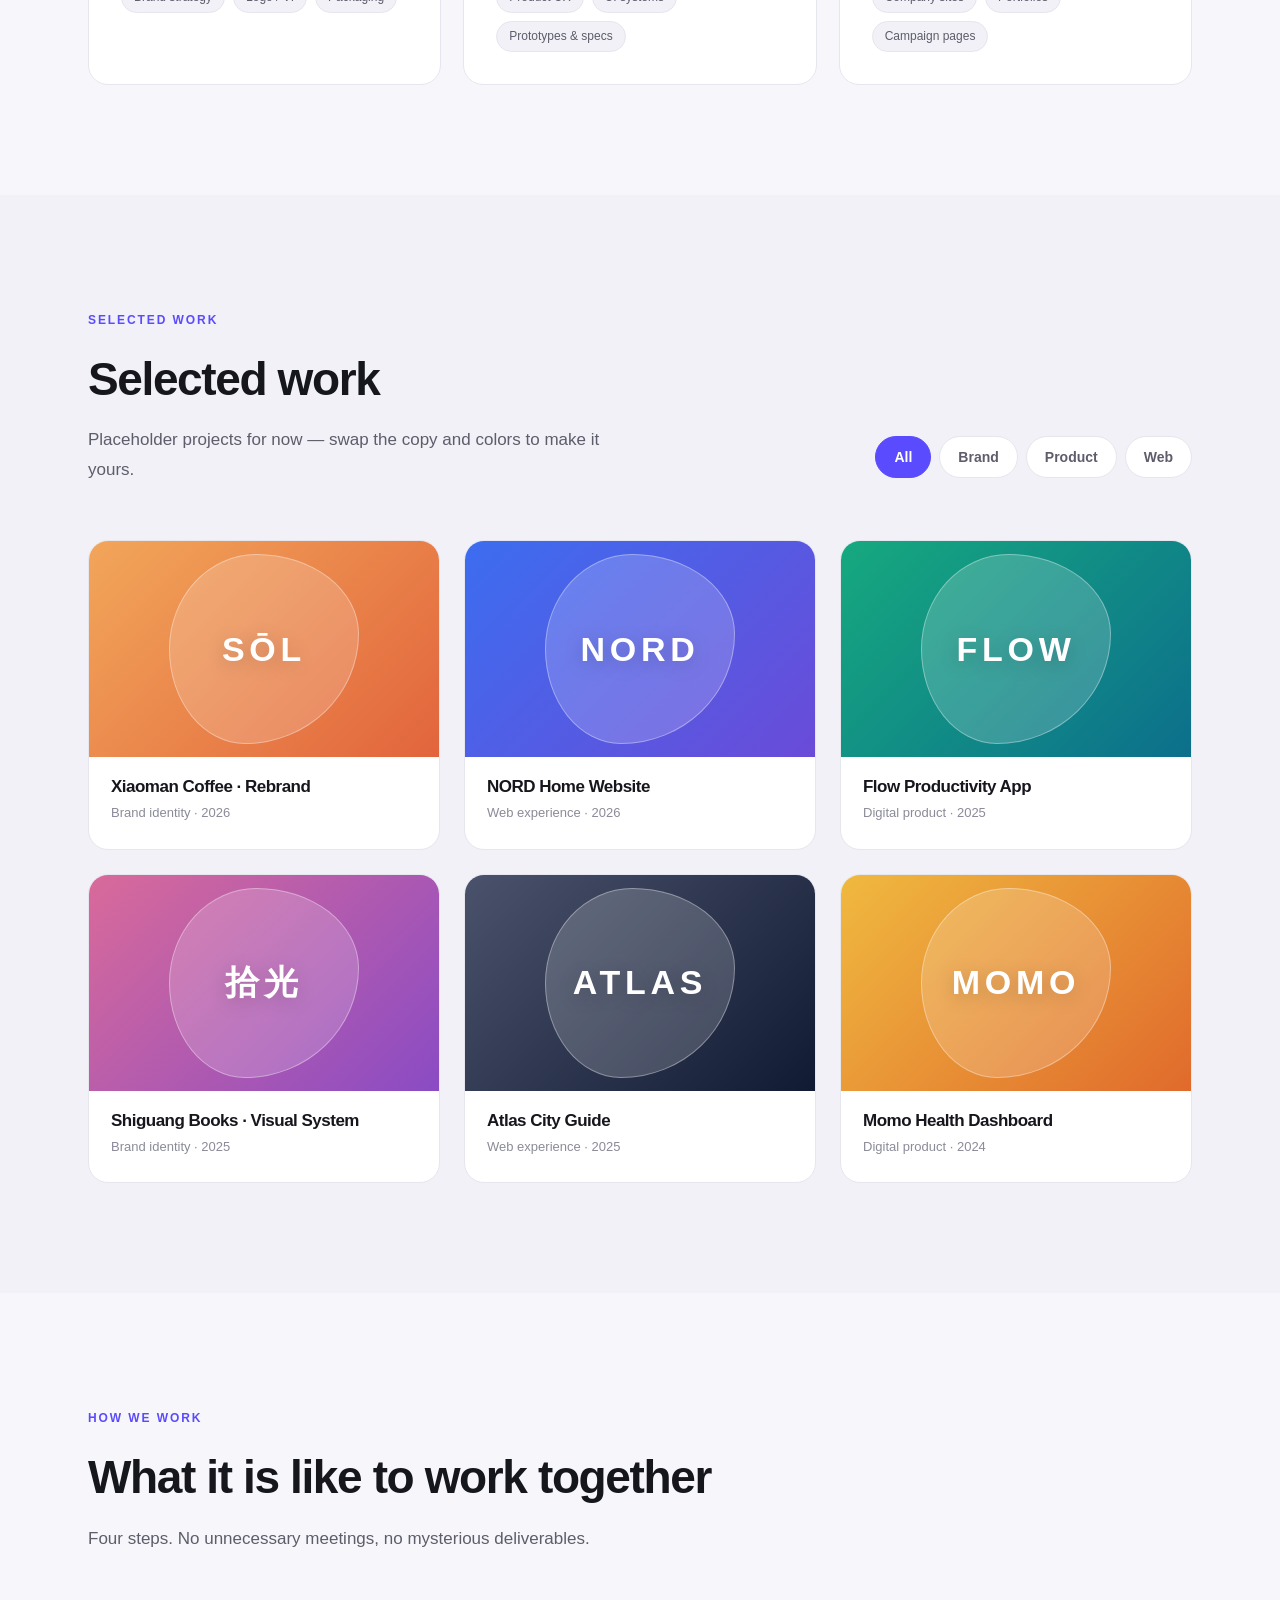
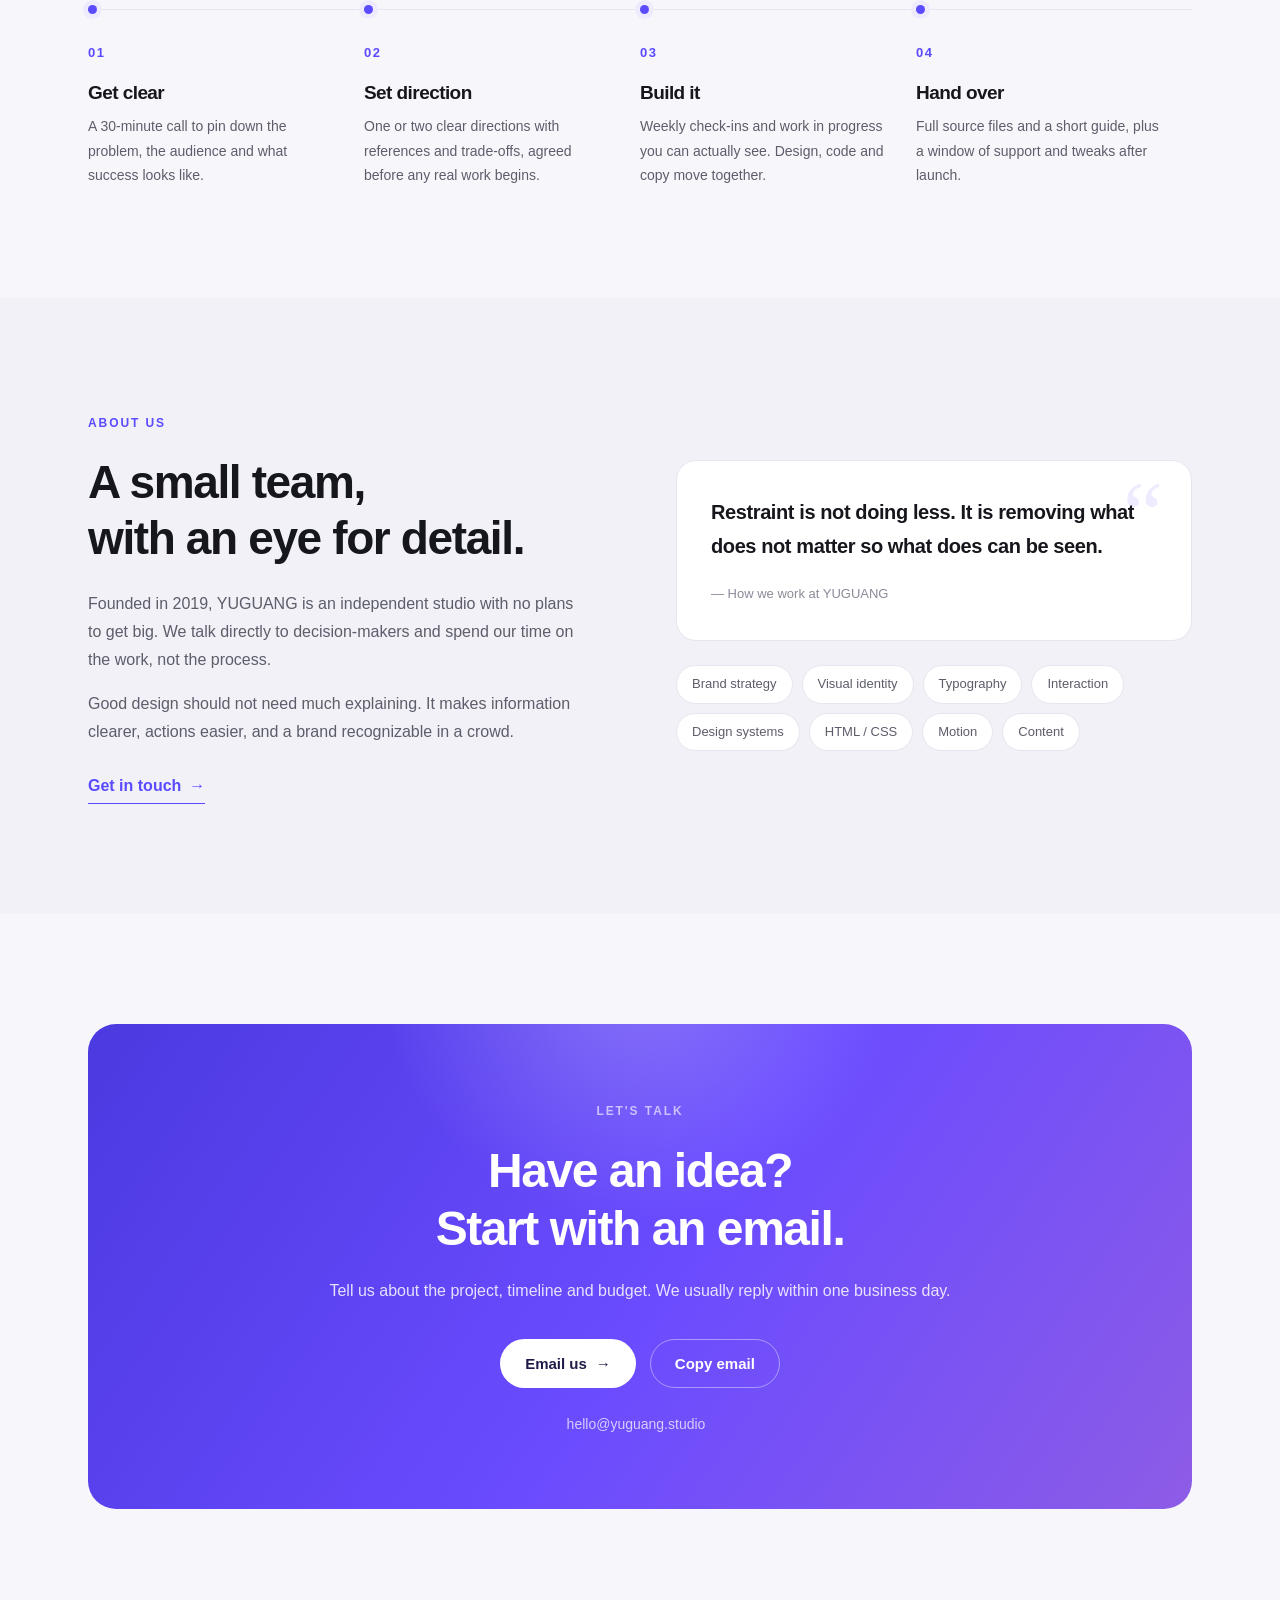
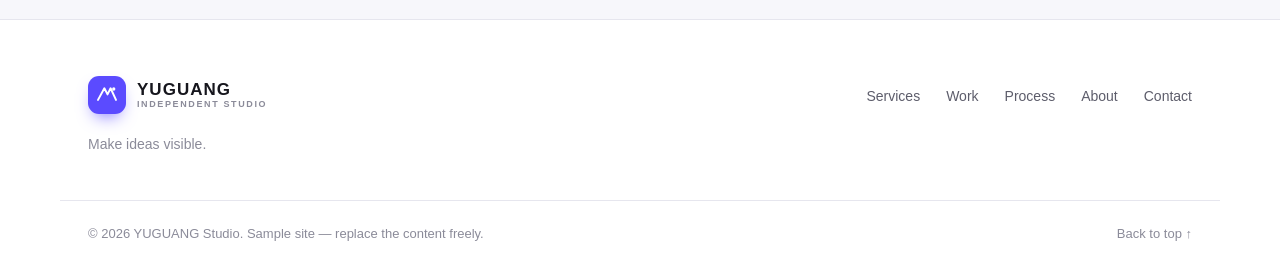
==== commit 85607dba: "feat: add zh/en i18n with browser-language detection and switcher" ====
--- a/index.html
+++ b/index.html
@@ -1,5 +1,5 @@
 <!DOCTYPE html>
-<html lang="zh-CN" data-theme="light">
+<html lang="zh-CN" data-theme="light" data-lang="zh">
 <head>
   <meta charset="UTF-8">
   <meta name="viewport" content="width=device-width, initial-scale=1">
@@ -13,32 +13,33 @@
   <link rel="stylesheet" href="assets/css/style.css">
 </head>
 <body>
-  <a class="skip-link" href="#main">跳到主要内容</a>
+  <a class="skip-link" href="#main" data-i18n="a11y.skip">跳到主要内容</a>
 
   <!-- ============ 顶部导航 ============ -->
   <header class="site-header" id="top">
     <div class="container nav-inner">
-      <a class="brand" href="#top" aria-label="屿光 YUGUANG 首页">
+      <a class="brand" href="#top" data-i18n-aria="a11y.home" aria-label="屿光 YUGUANG 首页">
         <span class="brand-mark" aria-hidden="true">
           <svg viewBox="0 0 32 32" fill="none"><path d="M4 22.5 12.5 7l4.2 8.2L20.8 7 28 22.5" stroke="currentColor" stroke-width="2.6" stroke-linecap="round" stroke-linejoin="round"/><circle cx="25" cy="8" r="2.2" fill="currentColor"/></svg>
         </span>
-        <span class="brand-text"><strong>屿光</strong><small>YUGUANG STUDIO</small></span>
+        <span class="brand-text"><strong data-i18n="brand.name">屿光</strong><small data-i18n="brand.sub">YUGUANG STUDIO</small></span>
       </a>
 
-      <nav class="nav-links" id="nav-links" aria-label="主导航">
-        <a href="#services">能力</a>
-        <a href="#work">作品</a>
-        <a href="#process">流程</a>
-        <a href="#about">关于</a>
+      <nav class="nav-links" id="nav-links" data-i18n-aria="a11y.nav" aria-label="主导航">
+        <a href="#services" data-i18n="nav.services">能力</a>
+        <a href="#work" data-i18n="nav.work">作品</a>
+        <a href="#process" data-i18n="nav.process">流程</a>
+        <a href="#about" data-i18n="nav.about">关于</a>
       </nav>
 
       <div class="nav-actions">
-        <button class="icon-btn" id="theme-toggle" type="button" aria-label="切换深浅色主题" title="切换深浅色主题">
+        <button class="icon-btn" id="theme-toggle" type="button" data-i18n-aria="nav.theme" data-i18n-title="nav.theme" aria-label="切换深浅色主题" title="切换深浅色主题">
           <svg class="icon-sun" viewBox="0 0 24 24" fill="none" aria-hidden="true"><circle cx="12" cy="12" r="4" stroke="currentColor" stroke-width="1.8"/><path d="M12 2v2M12 20v2M4.93 4.93l1.42 1.42M17.65 17.65l1.42 1.42M2 12h2M20 12h2M4.93 19.07l1.42-1.42M17.65 6.35l1.42-1.42" stroke="currentColor" stroke-width="1.8" stroke-linecap="round"/></svg>
           <svg class="icon-moon" viewBox="0 0 24 24" fill="none" aria-hidden="true"><path d="M20.5 14.2A8.5 8.5 0 0 1 9.8 3.5 8.5 8.5 0 1 0 20.5 14.2Z" stroke="currentColor" stroke-width="1.8" stroke-linejoin="round"/></svg>
         </button>
-        <a class="btn btn-sm btn-primary" href="#contact">聊聊合作</a>
-        <button class="icon-btn menu-toggle" id="menu-toggle" type="button" aria-label="展开菜单" aria-expanded="false" aria-controls="nav-links">
+        <button class="icon-btn lang-btn" id="lang-toggle" type="button" data-i18n="nav.lang.switch" data-i18n-aria="nav.lang.aria" aria-label="Switch to English">EN</button>
+        <a class="btn btn-sm btn-primary" href="#contact" data-i18n="nav.cta">聊聊合作</a>
+        <button class="icon-btn menu-toggle" id="menu-toggle" type="button" data-i18n-aria="nav.menu.open" aria-label="展开菜单" aria-expanded="false" aria-controls="nav-links">
           <svg viewBox="0 0 24 24" fill="none" aria-hidden="true"><path d="M4 7h16M4 12h16M4 17h16" stroke="currentColor" stroke-width="1.8" stroke-linecap="round"/></svg>
         </button>
       </div>
@@ -50,16 +51,16 @@
     <section class="hero" aria-labelledby="hero-title">
       <div class="container hero-grid">
         <div class="hero-copy reveal">
-          <p class="eyebrow"><span class="dot" aria-hidden="true"></span>独立创意工作室 · 自 2019</p>
-          <h1 id="hero-title">把想法，做成<br><span class="grad-text">能被看见</span>的东西。</h1>
-          <p class="hero-lead">我们是一间小而认真的设计工作室。从品牌的第一笔线条，到网站上线后的每一次点击，帮你把模糊的念头，变成清晰、好用、也好看的作品。</p>
+          <p class="eyebrow"><span class="dot" aria-hidden="true"></span><span data-i18n="hero.eyebrow">独立创意工作室 · 自 2019</span></p>
+          <h1 id="hero-title" data-i18n-html="hero.title">把想法，做成<br><span class="grad-text">能被看见</span>的东西。</h1>
+          <p class="hero-lead" data-i18n="hero.lead">我们是一间小而认真的设计工作室。从品牌的第一笔线条，到网站上线后的每一次点击，帮你把模糊的念头，变成清晰、好用、也好看的作品。</p>
           <div class="hero-actions">
-            <a class="btn btn-primary" href="#work">看看作品 <span aria-hidden="true">→</span></a>
-            <a class="btn btn-ghost" href="#services">我们能做什么</a>
+            <a class="btn btn-primary" href="#work" data-i18n-html="hero.btn.work">看看作品 <span aria-hidden="true">→</span></a>
+            <a class="btn btn-ghost" href="#services" data-i18n="hero.btn.services">我们能做什么</a>
           </div>
           <div class="hero-note">
             <div class="avatars" aria-hidden="true"><span>A</span><span>L</span><span>M</span><span>Y</span></div>
-            <p>4 人核心团队 · 与 26 个品牌长期同行</p>
+            <p data-i18n="hero.note">4 人核心团队 · 与 26 个品牌长期同行</p>
           </div>
         </div>
 
@@ -70,13 +71,13 @@
             <div class="visual-label">FORM<br><em>&amp;</em> FEELING</div>
           </div>
           <div class="visual-card visual-float visual-float-a">
-            <span class="float-k">本季交付</span>
+            <span class="float-k" data-i18n="visual.float.k">本季交付</span>
             <strong>18<span>+</span></strong>
-            <span class="float-d">个项目顺利上线</span>
+            <span class="float-d" data-i18n="visual.float.d">个项目顺利上线</span>
           </div>
           <div class="visual-card visual-float visual-float-b">
-            <span class="chip chip-live"><i></i> 正在接新项目</span>
-            <span class="float-d">2026 · Q4 档期开放</span>
+            <span class="chip chip-live"><i></i><span data-i18n="visual.chip">正在接新项目</span></span>
+            <span class="float-d" data-i18n="visual.chip.d">2026 · Q4 档期开放</span>
           </div>
           <div class="visual-ring"></div>
         </div>
@@ -84,12 +85,12 @@
     </section>
 
     <!-- ============ 数据条 ============ -->
-    <section class="stats" aria-label="工作室数据">
+    <section class="stats" data-i18n-aria="a11y.stats" aria-label="工作室数据">
       <div class="container stats-grid">
-        <div class="stat reveal"><strong data-count="80" data-suffix="+">80+</strong><span>累计交付项目</span></div>
-        <div class="stat reveal"><strong data-count="26" data-suffix="">26</strong><span>长期合作品牌</span></div>
-        <div class="stat reveal"><strong data-count="6" data-suffix=" 年">6 年</strong><span>持续创作</span></div>
-        <div class="stat reveal"><strong data-count="12" data-suffix=" 座">12 座</strong><span>城市客户</span></div>
+        <div class="stat reveal"><strong data-count="80" data-suffix="+" data-i18n-suffix="stat.1.suffix">80+</strong><span data-i18n="stat.1.label">累计交付项目</span></div>
+        <div class="stat reveal"><strong data-count="26" data-suffix="" data-i18n-suffix="stat.2.suffix">26</strong><span data-i18n="stat.2.label">长期合作品牌</span></div>
+        <div class="stat reveal"><strong data-count="6" data-suffix=" 年" data-i18n-suffix="stat.3.suffix">6 年</strong><span data-i18n="stat.3.label">持续创作</span></div>
+        <div class="stat reveal"><strong data-count="12" data-suffix=" 座" data-i18n-suffix="stat.4.suffix">12 座</strong><span data-i18n="stat.4.label">城市客户</span></div>
       </div>
     </section>
 
@@ -98,33 +99,33 @@
       <div class="container">
         <div class="section-head reveal">
           <p class="eyebrow">WHAT WE DO</p>
-          <h2 id="services-title">三件事，做到足够好</h2>
-          <p class="section-desc">不铺摊子，只做我们真正擅长的部分。每一件事都可以单独合作，也可以从头到尾一起走完。</p>
+          <h2 id="services-title" data-i18n="services.title">三件事，做到足够好</h2>
+          <p class="section-desc" data-i18n="services.desc">不铺摊子，只做我们真正擅长的部分。每一件事都可以单独合作，也可以从头到尾一起走完。</p>
         </div>
         <div class="cards-3">
           <article class="card service-card reveal">
             <span class="service-icon" aria-hidden="true">
               <svg viewBox="0 0 24 24" fill="none"><path d="M12 3 3 7.5 12 12l9-4.5L12 3Z" stroke="currentColor" stroke-width="1.6" stroke-linejoin="round"/><path d="M3 12.5 12 17l9-4.5M3 17 12 21.5 21 17" stroke="currentColor" stroke-width="1.6" stroke-linecap="round" stroke-linejoin="round"/></svg>
             </span>
-            <h3>品牌与视觉</h3>
-            <p>从命名、标志到一整套视觉语言。让品牌在任何一个触点上，都像同一个人。</p>
-            <ul class="tag-list"><li>品牌策略</li><li>Logo / VI</li><li>包装设计</li></ul>
+            <h3 data-i18n="service.1.title">品牌与视觉</h3>
+            <p data-i18n="service.1.desc">从命名、标志到一整套视觉语言。让品牌在任何一个触点上，都像同一个人。</p>
+            <ul class="tag-list"><li data-i18n="service.1.tag.1">品牌策略</li><li data-i18n="service.1.tag.2">Logo / VI</li><li data-i18n="service.1.tag.3">包装设计</li></ul>
           </article>
           <article class="card service-card reveal">
             <span class="service-icon" aria-hidden="true">
               <svg viewBox="0 0 24 24" fill="none"><rect x="3" y="4" width="18" height="14" rx="2" stroke="currentColor" stroke-width="1.6"/><path d="M3 9h18M8 21h8M12 18v3" stroke="currentColor" stroke-width="1.6" stroke-linecap="round"/><path d="m8 14 2.2-2.5 2 1.8L15 11l2 3" stroke="currentColor" stroke-width="1.6" stroke-linecap="round" stroke-linejoin="round"/></svg>
             </span>
-            <h3>数字产品</h3>
-            <p>把复杂流程理顺成简单界面。关注每一次点击背后的意图，而不只是好不好看。</p>
-            <ul class="tag-list"><li>产品体验</li><li>UI 系统</li><li>原型与规范</li></ul>
+            <h3 data-i18n="service.2.title">数字产品</h3>
+            <p data-i18n="service.2.desc">把复杂流程理顺成简单界面。关注每一次点击背后的意图，而不只是好不好看。</p>
+            <ul class="tag-list"><li data-i18n="service.2.tag.1">产品体验</li><li data-i18n="service.2.tag.2">UI 系统</li><li data-i18n="service.2.tag.3">原型与规范</li></ul>
           </article>
           <article class="card service-card reveal">
             <span class="service-icon" aria-hidden="true">
               <svg viewBox="0 0 24 24" fill="none"><path d="M4 5h16v11H4z" stroke="currentColor" stroke-width="1.6" stroke-linejoin="round"/><path d="M2 20h20M9 16v4M15 16v4" stroke="currentColor" stroke-width="1.6" stroke-linecap="round"/><path d="m7 11 2.5 2L14 8l3 4" stroke="currentColor" stroke-width="1.6" stroke-linecap="round" stroke-linejoin="round"/></svg>
             </span>
-            <h3>网站与落地页</h3>
-            <p>轻量、快速、随时能改的静态站点。从结构到上线部署，一次性交付完整可维护的源码。</p>
-            <ul class="tag-list"><li>官网建设</li><li>作品集</li><li>活动页</li></ul>
+            <h3 data-i18n="service.3.title">网站与落地页</h3>
+            <p data-i18n="service.3.desc">轻量、快速、随时能改的静态站点。从结构到上线部署，一次性交付完整可维护的源码。</p>
+            <ul class="tag-list"><li data-i18n="service.3.tag.1">官网建设</li><li data-i18n="service.3.tag.2">作品集</li><li data-i18n="service.3.tag.3">活动页</li></ul>
           </article>
         </div>
       </div>
@@ -136,44 +137,44 @@
         <div class="section-head section-head-row reveal">
           <div>
             <p class="eyebrow">SELECTED WORK</p>
-            <h2 id="work-title">最近的一些作品</h2>
-            <p class="section-desc">这里先放示例项目，替换文字和配色就能变成你自己的案例集。</p>
-          </div>
-          <div class="filters" role="group" aria-label="作品分类筛选">
-            <button class="filter is-active" type="button" data-filter="all" aria-pressed="true">全部</button>
-            <button class="filter" type="button" data-filter="brand" aria-pressed="false">品牌</button>
-            <button class="filter" type="button" data-filter="product" aria-pressed="false">产品</button>
-            <button class="filter" type="button" data-filter="web" aria-pressed="false">网站</button>
+            <h2 id="work-title" data-i18n="work.title">最近的一些作品</h2>
+            <p class="section-desc" data-i18n="work.desc">这里先放示例项目，替换文字和配色就能变成你自己的案例集。</p>
+          </div>
+          <div class="filters" role="group" data-i18n-aria="a11y.filters" aria-label="作品分类筛选">
+            <button class="filter is-active" type="button" data-filter="all" aria-pressed="true" data-i18n="filter.all">全部</button>
+            <button class="filter" type="button" data-filter="brand" aria-pressed="false" data-i18n="filter.brand">品牌</button>
+            <button class="filter" type="button" data-filter="product" aria-pressed="false" data-i18n="filter.product">产品</button>
+            <button class="filter" type="button" data-filter="web" aria-pressed="false" data-i18n="filter.web">网站</button>
           </div>
         </div>
 
         <div class="work-grid" id="work-grid">
           <article class="work-card reveal" data-category="brand">
             <div class="work-thumb thumb-1" aria-hidden="true"><span class="thumb-shape"></span><span class="thumb-word">SŌL</span></div>
-            <div class="work-meta"><h3>小满咖啡 · 品牌焕新</h3><p>品牌视觉 · 2026</p></div>
+            <div class="work-meta"><h3 data-i18n="work.1.title">小满咖啡 · 品牌焕新</h3><p data-i18n="work.1.cat">品牌视觉 · 2026</p></div>
           </article>
           <article class="work-card reveal" data-category="web">
             <div class="work-thumb thumb-2" aria-hidden="true"><span class="thumb-shape"></span><span class="thumb-word">NORD</span></div>
-            <div class="work-meta"><h3>NORD 家居官网</h3><p>网站体验 · 2026</p></div>
+            <div class="work-meta"><h3 data-i18n="work.2.title">NORD 家居官网</h3><p data-i18n="work.2.cat">网站体验 · 2026</p></div>
           </article>
           <article class="work-card reveal" data-category="product">
             <div class="work-thumb thumb-3" aria-hidden="true"><span class="thumb-shape"></span><span class="thumb-word">FLOW</span></div>
-            <div class="work-meta"><h3>Flow 效率工具 App</h3><p>数字产品 · 2025</p></div>
+            <div class="work-meta"><h3 data-i18n="work.3.title">Flow 效率工具 App</h3><p data-i18n="work.3.cat">数字产品 · 2025</p></div>
           </article>
           <article class="work-card reveal" data-category="brand">
             <div class="work-thumb thumb-4" aria-hidden="true"><span class="thumb-shape"></span><span class="thumb-word">拾光</span></div>
-            <div class="work-meta"><h3>拾光书店 · 视觉系统</h3><p>品牌视觉 · 2025</p></div>
+            <div class="work-meta"><h3 data-i18n="work.4.title">拾光书店 · 视觉系统</h3><p data-i18n="work.4.cat">品牌视觉 · 2025</p></div>
           </article>
           <article class="work-card reveal" data-category="web">
             <div class="work-thumb thumb-5" aria-hidden="true"><span class="thumb-shape"></span><span class="thumb-word">ATLAS</span></div>
-            <div class="work-meta"><h3>Atlas 城市指南</h3><p>网站体验 · 2025</p></div>
+            <div class="work-meta"><h3 data-i18n="work.5.title">Atlas 城市指南</h3><p data-i18n="work.5.cat">网站体验 · 2025</p></div>
           </article>
           <article class="work-card reveal" data-category="product">
             <div class="work-thumb thumb-6" aria-hidden="true"><span class="thumb-shape"></span><span class="thumb-word">MOMO</span></div>
-            <div class="work-meta"><h3>Momo 健康看板</h3><p>数字产品 · 2024</p></div>
-          </article>
-        </div>
-        <p class="work-empty" id="work-empty" hidden>这个分类还没有作品，换个标签看看。</p>
+            <div class="work-meta"><h3 data-i18n="work.6.title">Momo 健康看板</h3><p data-i18n="work.6.cat">数字产品 · 2024</p></div>
+          </article>
+        </div>
+        <p class="work-empty" id="work-empty" hidden data-i18n="work.empty">这个分类还没有作品，换个标签看看。</p>
       </div>
     </section>
 
@@ -182,14 +183,14 @@
       <div class="container">
         <div class="section-head reveal">
           <p class="eyebrow">HOW WE WORK</p>
-          <h2 id="process-title">合作起来，是什么样</h2>
-          <p class="section-desc">四步，没有多余的会，也没有看不懂的交付物。</p>
+          <h2 id="process-title" data-i18n="process.title">合作起来，是什么样</h2>
+          <p class="section-desc" data-i18n="process.desc">四步，没有多余的会，也没有看不懂的交付物。</p>
         </div>
         <ol class="steps">
-          <li class="step reveal"><span class="step-no">01</span><h3>聊清楚</h3><p>一次 30 分钟的沟通，先弄明白要解决什么问题、给谁看、成功长什么样。</p></li>
-          <li class="step reveal"><span class="step-no">02</span><h3>定方向</h3><p>给出 1–2 个明确方向含参考与取舍理由，确认后再往下做，避免来回返工。</p></li>
-          <li class="step reveal"><span class="step-no">03</span><h3>做出来</h3><p>按周同步进度，可随时看到中间稿。设计、开发、内容在同一条线上推进。</p></li>
-          <li class="step reveal"><span class="step-no">04</span><h3>交到手</h3><p>交付完整源文件与使用说明，上线后仍有一段时间的问题响应与微调。</p></li>
+          <li class="step reveal"><span class="step-no">01</span><h3 data-i18n="step.1.title">聊清楚</h3><p data-i18n="step.1.desc">一次 30 分钟的沟通，先弄明白要解决什么问题、给谁看、成功长什么样。</p></li>
+          <li class="step reveal"><span class="step-no">02</span><h3 data-i18n="step.2.title">定方向</h3><p data-i18n="step.2.desc">给出 1–2 个明确方向含参考与取舍理由，确认后再往下做，避免来回返工。</p></li>
+          <li class="step reveal"><span class="step-no">03</span><h3 data-i18n="step.3.title">做出来</h3><p data-i18n="step.3.desc">按周同步进度，可随时看到中间稿。设计、开发、内容在同一条线上推进。</p></li>
+          <li class="step reveal"><span class="step-no">04</span><h3 data-i18n="step.4.title">交到手</h3><p data-i18n="step.4.desc">交付完整源文件与使用说明，上线后仍有一段时间的问题响应与微调。</p></li>
         </ol>
       </div>
     </section>
@@ -199,19 +200,19 @@
       <div class="container about-grid">
         <div class="about-copy reveal">
           <p class="eyebrow">ABOUT US</p>
-          <h2 id="about-title">小团队，<br>也能把事做得很细。</h2>
-          <p>屿光成立于 2019 年，是一间不追求规模的独立创意工作室。我们习惯直接和做决定的人对话，把时间花在作品上，而不是流程上。</p>
-          <p>相信好的设计不需要被解释太多：它应该让信息更清楚，让操作更顺手，让一个品牌在人群里被认出来。</p>
-          <a class="text-link" href="#contact">认识一下 <span aria-hidden="true">→</span></a>
+          <h2 id="about-title" data-i18n-html="about.title">小团队，<br>也能把事做得很细。</h2>
+          <p data-i18n="about.p1">屿光成立于 2019 年，是一间不追求规模的独立创意工作室。我们习惯直接和做决定的人对话，把时间花在作品上，而不是流程上。</p>
+          <p data-i18n="about.p2">相信好的设计不需要被解释太多：它应该让信息更清楚，让操作更顺手，让一个品牌在人群里被认出来。</p>
+          <a class="text-link" href="#contact" data-i18n-html="about.link">认识一下 <span aria-hidden="true">→</span></a>
         </div>
         <div class="about-aside reveal">
           <div class="quote-card card">
             <span class="quote-mark" aria-hidden="true">“</span>
-            <blockquote>克制不是少做，是把不重要的部分拿掉，让重要的部分真的被看见。</blockquote>
-            <p class="quote-by">— 屿光的工作原则</p>
-          </div>
-          <div class="skill-cloud" aria-label="常用能力与工具">
-            <span>品牌策略</span><span>视觉识别</span><span>排版</span><span>交互设计</span><span>设计系统</span><span>HTML / CSS</span><span>动效</span><span>内容策划</span>
+            <blockquote data-i18n="about.quote">克制不是少做，是把不重要的部分拿掉，让重要的部分真的被看见。</blockquote>
+            <p class="quote-by" data-i18n="about.quote.by">— 屿光的工作原则</p>
+          </div>
+          <div class="skill-cloud" data-i18n-aria="a11y.skills" aria-label="常用能力与工具">
+            <span data-i18n="skill.1">品牌策略</span><span data-i18n="skill.2">视觉识别</span><span data-i18n="skill.3">排版</span><span data-i18n="skill.4">交互设计</span><span data-i18n="skill.5">设计系统</span><span data-i18n="skill.6">HTML / CSS</span><span data-i18n="skill.7">动效</span><span data-i18n="skill.8">内容策划</span>
           </div>
         </div>
       </div>
@@ -223,11 +224,11 @@
         <div class="cta reveal">
           <div class="cta-glow" aria-hidden="true"></div>
           <p class="eyebrow eyebrow-light">LET'S TALK</p>
-          <h2 id="contact-title">有个想法？<br>我们从一封邮件开始。</h2>
-          <p>说说项目背景、大概时间和预算范围，通常一个工作日内会回复。</p>
+          <h2 id="contact-title" data-i18n-html="cta.title">有个想法？<br>我们从一封邮件开始。</h2>
+          <p data-i18n="cta.desc">说说项目背景、大概时间和预算范围，通常一个工作日内会回复。</p>
           <div class="cta-actions">
-            <a class="btn btn-light" href="mailto:hello@yuguang.studio?subject=%E9%A1%B9%E7%9B%AE%E5%90%88%E4%BD%9C%E5%92%A8%E8%AF%A2">发邮件给我们 <span aria-hidden="true">→</span></a>
-            <button class="btn btn-outline-light" id="copy-email" type="button" data-email="hello@yuguang.studio">复制邮箱</button>
+            <a class="btn btn-light" href="mailto:hello@yuguang.studio?subject=Project%20inquiry%20%2F%20%E9%A1%B9%E7%9B%AE%E5%92%A8%E8%AF%A2" data-i18n-html="cta.btn.mail">发邮件给我们 <span aria-hidden="true">→</span></a>
+            <button class="btn btn-outline-light" id="copy-email" type="button" data-email="hello@yuguang.studio" data-i18n="cta.btn.copy">复制邮箱</button>
           </div>
           <p class="cta-mail">hello@yuguang.studio <span class="cta-hint" id="copy-hint" role="status" aria-live="polite"></span></p>
         </div>
@@ -239,24 +240,25 @@
   <footer class="site-footer">
     <div class="container footer-inner">
       <div class="footer-brand">
-        <a class="brand" href="#top" aria-label="回到首页">
+        <a class="brand" href="#top" data-i18n-aria="a11y.backHome" aria-label="回到首页">
           <span class="brand-mark" aria-hidden="true">
             <svg viewBox="0 0 32 32" fill="none"><path d="M4 22.5 12.5 7l4.2 8.2L20.8 7 28 22.5" stroke="currentColor" stroke-width="2.6" stroke-linecap="round" stroke-linejoin="round"/><circle cx="25" cy="8" r="2.2" fill="currentColor"/></svg>
           </span>
-          <span class="brand-text"><strong>屿光</strong><small>YUGUANG STUDIO</small></span>
+          <span class="brand-text"><strong data-i18n="brand.name">屿光</strong><small data-i18n="brand.sub">YUGUANG STUDIO</small></span>
         </a>
-        <p>把想法，做成能被看见的东西。</p>
-      </div>
-      <nav class="footer-links" aria-label="页脚导航">
-        <a href="#services">能力</a><a href="#work">作品</a><a href="#process">流程</a><a href="#about">关于</a><a href="mailto:hello@yuguang.studio">联系</a>
+        <p data-i18n="footer.tagline">把想法，做成能被看见的东西。</p>
+      </div>
+      <nav class="footer-links" data-i18n-aria="a11y.footerNav" aria-label="页脚导航">
+        <a href="#services" data-i18n="nav.services">能力</a><a href="#work" data-i18n="nav.work">作品</a><a href="#process" data-i18n="nav.process">流程</a><a href="#about" data-i18n="nav.about">关于</a><a href="mailto:hello@yuguang.studio" data-i18n="nav.contact">联系</a>
       </nav>
     </div>
     <div class="container footer-bottom">
-      <p>© <span id="year">2026</span> 屿光 YUGUANG. 示例站点，内容可自由替换。</p>
-      <a href="#top" class="back-top">回到顶部 ↑</a>
+      <p>© <span id="year">2026</span> <span data-i18n="footer.copy">屿光 YUGUANG. 示例站点，内容可自由替换。</span></p>
+      <a href="#top" class="back-top" data-i18n="footer.top">回到顶部 ↑</a>
     </div>
   </footer>
 
-  <script src="assets/js/main.js" defer></script>
+  <script src="assets/js/i18n.js"></script>
+  <script src="assets/js/main.js"></script>
 </body>
 </html>
--- a/assets/css/style.css
+++ b/assets/css/style.css
@@ -154,6 +154,11 @@
 }
 .icon-btn:hover { border-color: var(--accent); transform: rotate(-8deg); }
 .icon-btn svg { width: 18px; height: 18px; }
+.lang-btn {
+  width: auto; min-width: 44px; padding: 0 11px; border-radius: 999px;
+  font-size: 12px; font-weight: 700; letter-spacing: .04em;
+}
+.icon-btn.lang-btn:hover { transform: none; }
 .icon-moon { display: none; }
 html[data-theme="dark"] .icon-sun { display: none; }
 html[data-theme="dark"] .icon-moon { display: block; }
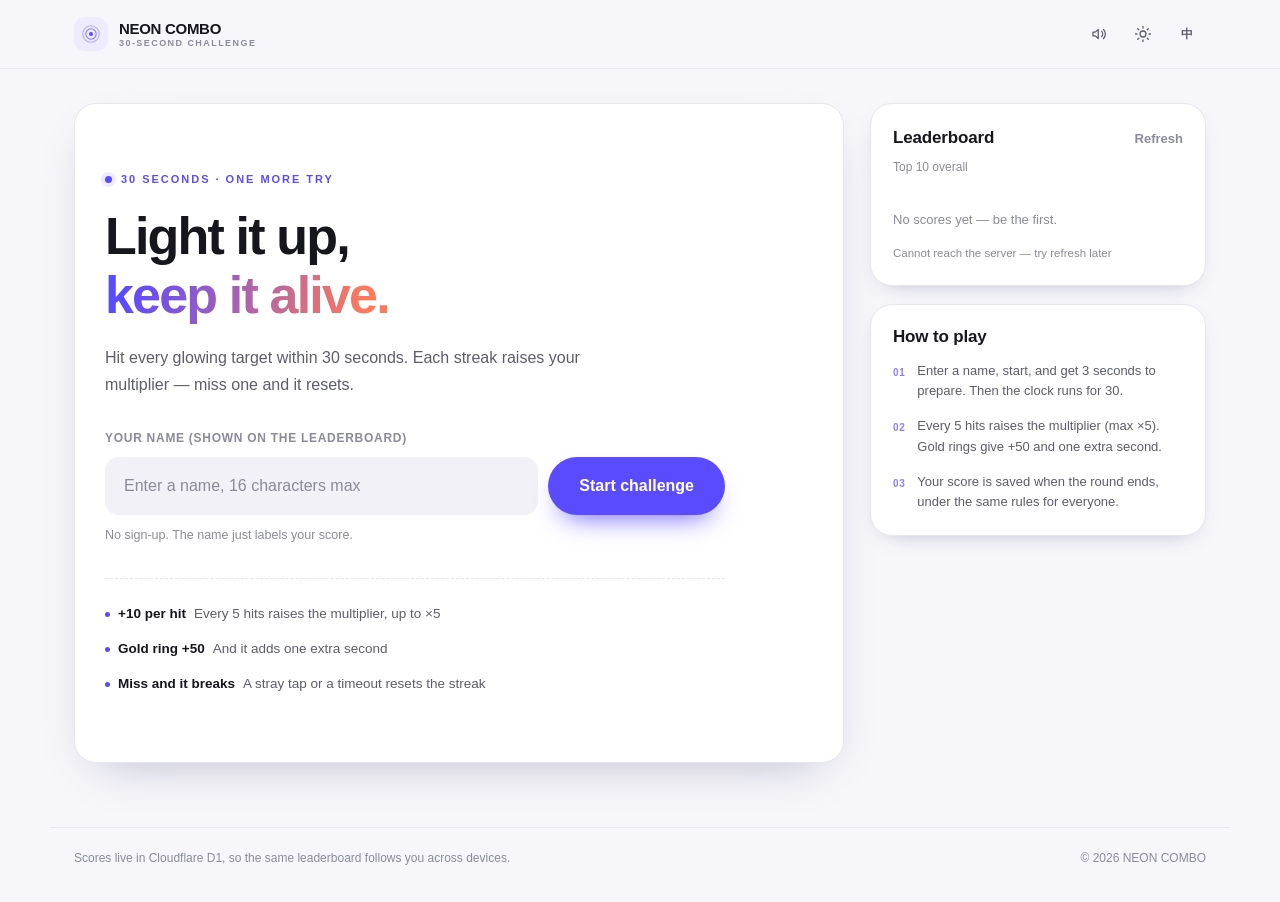
==== commit 65fc7e5c: "feat: replace homepage with 30s neon combo game and D1 leaderboard" ====
--- a/index.html
+++ b/index.html
@@ -2,263 +2,149 @@
 <html lang="zh-CN" data-theme="light" data-lang="zh">
 <head>
   <meta charset="UTF-8">
-  <meta name="viewport" content="width=device-width, initial-scale=1">
-  <title>屿光 YUGUANG · 独立创意工作室</title>
-  <meta name="description" content="屿光 YUGUANG 是一间独立创意工作室，专注品牌视觉、数字产品与网站体验，把想法做成能被看见的东西。">
+  <meta name="viewport" content="width=device-width, initial-scale=1, viewport-fit=cover">
+  <title>霓虹连击 NEON COMBO · 30 秒挑战</title>
+  <meta name="description" content="30 秒连击挑战：点亮、命中、别断。连击越高分越狠，成绩实时上榜。">
   <meta name="theme-color" content="#f7f7fb">
   <meta property="og:type" content="website">
-  <meta property="og:title" content="屿光 YUGUANG · 把想法做成能被看见的东西">
-  <meta property="og:description" content="品牌视觉 / 数字产品 / 网站体验。一间小而认真的独立创意工作室。">
+  <meta property="og:title" content="霓虹连击 NEON COMBO · 30 秒挑战">
+  <meta property="og:description" content="30 秒，手指别停。连击越高，分数越狠。">
   <link rel="icon" href="assets/favicon.svg" type="image/svg+xml">
   <link rel="stylesheet" href="assets/css/style.css">
 </head>
 <body>
-  <a class="skip-link" href="#main" data-i18n="a11y.skip">跳到主要内容</a>
+  <a class="skip-link" href="#stage" data-i18n="a11y.skip">跳到游戏</a>
 
-  <!-- ============ 顶部导航 ============ -->
-  <header class="site-header" id="top">
-    <div class="container nav-inner">
-      <a class="brand" href="#top" data-i18n-aria="a11y.home" aria-label="屿光 YUGUANG 首页">
+  <header class="site-header">
+    <div class="container header-inner">
+      <a class="brand" href="./" data-i18n-aria="a11y.home" aria-label="霓虹连击首页">
         <span class="brand-mark" aria-hidden="true">
-          <svg viewBox="0 0 32 32" fill="none"><path d="M4 22.5 12.5 7l4.2 8.2L20.8 7 28 22.5" stroke="currentColor" stroke-width="2.6" stroke-linecap="round" stroke-linejoin="round"/><circle cx="25" cy="8" r="2.2" fill="currentColor"/></svg>
+          <svg viewBox="0 0 32 32" fill="none">
+            <circle cx="16" cy="16" r="12" stroke="currentColor" stroke-width="1.5" opacity=".4"/>
+            <circle cx="16" cy="16" r="7.5" stroke="currentColor" stroke-width="1.5" opacity=".72"/>
+            <circle cx="16" cy="16" r="3" fill="currentColor"/>
+          </svg>
         </span>
-        <span class="brand-text"><strong data-i18n="brand.name">屿光</strong><small data-i18n="brand.sub">YUGUANG STUDIO</small></span>
+        <span class="brand-text"><strong data-i18n="brand.name">霓虹连击</strong><small data-i18n="brand.sub">NEON COMBO</small></span>
       </a>
 
-      <nav class="nav-links" id="nav-links" data-i18n-aria="a11y.nav" aria-label="主导航">
-        <a href="#services" data-i18n="nav.services">能力</a>
-        <a href="#work" data-i18n="nav.work">作品</a>
-        <a href="#process" data-i18n="nav.process">流程</a>
-        <a href="#about" data-i18n="nav.about">关于</a>
-      </nav>
-
-      <div class="nav-actions">
-        <button class="icon-btn" id="theme-toggle" type="button" data-i18n-aria="nav.theme" data-i18n-title="nav.theme" aria-label="切换深浅色主题" title="切换深浅色主题">
-          <svg class="icon-sun" viewBox="0 0 24 24" fill="none" aria-hidden="true"><circle cx="12" cy="12" r="4" stroke="currentColor" stroke-width="1.8"/><path d="M12 2v2M12 20v2M4.93 4.93l1.42 1.42M17.65 17.65l1.42 1.42M2 12h2M20 12h2M4.93 19.07l1.42-1.42M17.65 6.35l1.42-1.42" stroke="currentColor" stroke-width="1.8" stroke-linecap="round"/></svg>
-          <svg class="icon-moon" viewBox="0 0 24 24" fill="none" aria-hidden="true"><path d="M20.5 14.2A8.5 8.5 0 0 1 9.8 3.5 8.5 8.5 0 1 0 20.5 14.2Z" stroke="currentColor" stroke-width="1.8" stroke-linejoin="round"/></svg>
+      <div class="header-actions">
+        <button class="icon-btn" id="sound-toggle" type="button" aria-pressed="true" aria-label="关闭音效" title="关闭音效">
+          <svg class="icon-sound-on" viewBox="0 0 24 24" fill="none" aria-hidden="true"><path d="M4 9.5h3l4-3.5v12l-4-3.5H4z" stroke="currentColor" stroke-width="1.7" stroke-linejoin="round"/><path d="M15.5 8.5a5 5 0 0 1 0 7M18 6a8.5 8.5 0 0 1 0 12" stroke="currentColor" stroke-width="1.7" stroke-linecap="round"/></svg>
+          <svg class="icon-sound-off" viewBox="0 0 24 24" fill="none" aria-hidden="true"><path d="M4 9.5h3l4-3.5v12l-4-3.5H4z" stroke="currentColor" stroke-width="1.7" stroke-linejoin="round"/><path d="m16 9.5 5 5M21 9.5l-5 5" stroke="currentColor" stroke-width="1.7" stroke-linecap="round"/></svg>
+        </button>
+        <button class="icon-btn" id="theme-toggle" type="button" data-i18n-aria="a11y.theme" data-i18n-title="a11y.theme" aria-label="切换深浅色主题" title="切换深浅色主题">
+          <svg class="icon-sun" viewBox="0 0 24 24" fill="none" aria-hidden="true"><circle cx="12" cy="12" r="4" stroke="currentColor" stroke-width="1.7"/><path d="M12 2v2M12 20v2M4.93 4.93l1.42 1.42M17.65 17.65l1.42 1.42M2 12h2M20 12h2M4.93 19.07l1.42-1.42M17.65 6.35l1.42-1.42" stroke="currentColor" stroke-width="1.7" stroke-linecap="round"/></svg>
+          <svg class="icon-moon" viewBox="0 0 24 24" fill="none" aria-hidden="true"><path d="M20.5 14.2A8.5 8.5 0 0 1 9.8 3.5 8.5 8.5 0 1 0 20.5 14.2Z" stroke="currentColor" stroke-width="1.7" stroke-linejoin="round"/></svg>
         </button>
         <button class="icon-btn lang-btn" id="lang-toggle" type="button" data-i18n="nav.lang.switch" data-i18n-aria="nav.lang.aria" aria-label="Switch to English">EN</button>
-        <a class="btn btn-sm btn-primary" href="#contact" data-i18n="nav.cta">聊聊合作</a>
-        <button class="icon-btn menu-toggle" id="menu-toggle" type="button" data-i18n-aria="nav.menu.open" aria-label="展开菜单" aria-expanded="false" aria-controls="nav-links">
-          <svg viewBox="0 0 24 24" fill="none" aria-hidden="true"><path d="M4 7h16M4 12h16M4 17h16" stroke="currentColor" stroke-width="1.8" stroke-linecap="round"/></svg>
-        </button>
       </div>
     </div>
   </header>
 
-  <main id="main">
-    <!-- ============ Hero ============ -->
-    <section class="hero" aria-labelledby="hero-title">
-      <div class="container hero-grid">
-        <div class="hero-copy reveal">
-          <p class="eyebrow"><span class="dot" aria-hidden="true"></span><span data-i18n="hero.eyebrow">独立创意工作室 · 自 2019</span></p>
-          <h1 id="hero-title" data-i18n-html="hero.title">把想法，做成<br><span class="grad-text">能被看见</span>的东西。</h1>
-          <p class="hero-lead" data-i18n="hero.lead">我们是一间小而认真的设计工作室。从品牌的第一笔线条，到网站上线后的每一次点击，帮你把模糊的念头，变成清晰、好用、也好看的作品。</p>
-          <div class="hero-actions">
-            <a class="btn btn-primary" href="#work" data-i18n-html="hero.btn.work">看看作品 <span aria-hidden="true">→</span></a>
-            <a class="btn btn-ghost" href="#services" data-i18n="hero.btn.services">我们能做什么</a>
+  <main class="container main" id="stage">
+    <div class="layout">
+      <section class="stage-card">
+
+        <!-- ============ 开始 ============ -->
+        <div class="view view-start is-active" id="view-start">
+          <p class="eyebrow"><span class="dot" aria-hidden="true"></span><span data-i18n="start.eyebrow">30 秒 · 一局接一局</span></p>
+          <h1 data-i18n-html="start.title">点亮，命中，<br><span class="grad-text">别让它灭。</span></h1>
+          <p class="lead" data-i18n="start.lead">30 秒内点掉所有发光的目标。连续命中会不断叠加倍率，漏掉一个，连击归零。</p>
+
+          <form class="start-form" id="start-form" novalidate>
+            <label for="player-name" data-i18n="start.name.label">你的名字（会显示在排行榜上）</label>
+            <div class="start-row">
+              <input class="name-input" id="player-name" name="name" type="text" maxlength="16" autocomplete="nickname" spellcheck="false" placeholder="输入名字，最多 16 字" data-i18n-ph="start.name.ph" aria-describedby="name-hint">
+              <button class="btn btn-primary btn-lg" type="submit" id="start-btn" data-i18n="start.btn">开始挑战</button>
+            </div>
+            <p class="name-hint" id="name-hint" data-i18n="start.tip">不用注册，名字只用来标记成绩。</p>
+          </form>
+
+          <ul class="mini-rules">
+            <li><b data-i18n="mini.1.k">每命中 +10</b><span data-i18n="mini.1.v">连击每 5 次提升一档倍率，最高 ×5</span></li>
+            <li><b data-i18n="mini.2.k">金环 +50</b><span data-i18n="mini.2.v">命中还额外加 1 秒</span></li>
+            <li><b data-i18n="mini.3.k">漏掉就断</b><span data-i18n="mini.3.v">点空或超时，连击直接清零</span></li>
+          </ul>
+        </div>
+
+        <!-- ============ 游戏中 ============ -->
+        <div class="view view-game" id="view-game">
+          <div class="hud">
+            <div class="hud-item"><span class="hud-label" data-i18n="hud.score">得分</span><strong class="hud-value" id="hud-score">0</strong></div>
+            <div class="hud-item"><span class="hud-label" data-i18n="hud.combo">连击</span><strong class="hud-value" id="hud-combo">×1</strong></div>
+            <div class="hud-item hud-item-time"><span class="hud-label" data-i18n="hud.time">剩余</span><strong class="hud-value" id="hud-time">30.0</strong></div>
           </div>
-          <div class="hero-note">
-            <div class="avatars" aria-hidden="true"><span>A</span><span>L</span><span>M</span><span>Y</span></div>
-            <p data-i18n="hero.note">4 人核心团队 · 与 26 个品牌长期同行</p>
+          <div class="timebar" aria-hidden="true"><i id="timebar-fill"></i></div>
+          <div class="arena" id="arena">
+            <p class="arena-tip" id="arena-tip" data-i18n="game.tip">点击发光的目标</p>
+            <div class="countdown" id="countdown" hidden><span id="countdown-num">3</span></div>
+            <div class="combo-flash" id="combo-flash" hidden></div>
+          </div>
+          <div class="hud-foot">
+            <span id="game-best" data-i18n="game.best">本机最高 0</span>
+            <button class="link-btn" id="quit-btn" type="button" data-i18n="game.quit">结束本局</button>
           </div>
         </div>
 
-        <div class="hero-visual reveal" aria-hidden="true">
-          <div class="visual-card visual-main">
-            <div class="visual-orb"></div>
-            <div class="visual-grid"></div>
-            <div class="visual-label">FORM<br><em>&amp;</em> FEELING</div>
+        <!-- ============ 结算 ============ -->
+        <div class="view view-result" id="view-result">
+          <p class="grade-label" data-i18n="result.title">本局结束</p>
+          <div class="result-head">
+            <span class="grade" id="result-grade" data-grade="A">A</span>
+            <div class="result-score-wrap">
+              <strong class="final-score" id="result-score">0</strong>
+              <span class="final-unit" data-i18n="result.unit">分</span>
+            </div>
           </div>
-          <div class="visual-card visual-float visual-float-a">
-            <span class="float-k" data-i18n="visual.float.k">本季交付</span>
-            <strong>18<span>+</span></strong>
-            <span class="float-d" data-i18n="visual.float.d">个项目顺利上线</span>
-          </div>
-          <div class="visual-card visual-float visual-float-b">
-            <span class="chip chip-live"><i></i><span data-i18n="visual.chip">正在接新项目</span></span>
-            <span class="float-d" data-i18n="visual.chip.d">2026 · Q4 档期开放</span>
-          </div>
-          <div class="visual-ring"></div>
-        </div>
-      </div>
-    </section>
-
-    <!-- ============ 数据条 ============ -->
-    <section class="stats" data-i18n-aria="a11y.stats" aria-label="工作室数据">
-      <div class="container stats-grid">
-        <div class="stat reveal"><strong data-count="80" data-suffix="+" data-i18n-suffix="stat.1.suffix">80+</strong><span data-i18n="stat.1.label">累计交付项目</span></div>
-        <div class="stat reveal"><strong data-count="26" data-suffix="" data-i18n-suffix="stat.2.suffix">26</strong><span data-i18n="stat.2.label">长期合作品牌</span></div>
-        <div class="stat reveal"><strong data-count="6" data-suffix=" 年" data-i18n-suffix="stat.3.suffix">6 年</strong><span data-i18n="stat.3.label">持续创作</span></div>
-        <div class="stat reveal"><strong data-count="12" data-suffix=" 座" data-i18n-suffix="stat.4.suffix">12 座</strong><span data-i18n="stat.4.label">城市客户</span></div>
-      </div>
-    </section>
-
-    <!-- ============ 能力 ============ -->
-    <section class="section" id="services" aria-labelledby="services-title">
-      <div class="container">
-        <div class="section-head reveal">
-          <p class="eyebrow">WHAT WE DO</p>
-          <h2 id="services-title" data-i18n="services.title">三件事，做到足够好</h2>
-          <p class="section-desc" data-i18n="services.desc">不铺摊子，只做我们真正擅长的部分。每一件事都可以单独合作，也可以从头到尾一起走完。</p>
-        </div>
-        <div class="cards-3">
-          <article class="card service-card reveal">
-            <span class="service-icon" aria-hidden="true">
-              <svg viewBox="0 0 24 24" fill="none"><path d="M12 3 3 7.5 12 12l9-4.5L12 3Z" stroke="currentColor" stroke-width="1.6" stroke-linejoin="round"/><path d="M3 12.5 12 17l9-4.5M3 17 12 21.5 21 17" stroke="currentColor" stroke-width="1.6" stroke-linecap="round" stroke-linejoin="round"/></svg>
-            </span>
-            <h3 data-i18n="service.1.title">品牌与视觉</h3>
-            <p data-i18n="service.1.desc">从命名、标志到一整套视觉语言。让品牌在任何一个触点上，都像同一个人。</p>
-            <ul class="tag-list"><li data-i18n="service.1.tag.1">品牌策略</li><li data-i18n="service.1.tag.2">Logo / VI</li><li data-i18n="service.1.tag.3">包装设计</li></ul>
-          </article>
-          <article class="card service-card reveal">
-            <span class="service-icon" aria-hidden="true">
-              <svg viewBox="0 0 24 24" fill="none"><rect x="3" y="4" width="18" height="14" rx="2" stroke="currentColor" stroke-width="1.6"/><path d="M3 9h18M8 21h8M12 18v3" stroke="currentColor" stroke-width="1.6" stroke-linecap="round"/><path d="m8 14 2.2-2.5 2 1.8L15 11l2 3" stroke="currentColor" stroke-width="1.6" stroke-linecap="round" stroke-linejoin="round"/></svg>
-            </span>
-            <h3 data-i18n="service.2.title">数字产品</h3>
-            <p data-i18n="service.2.desc">把复杂流程理顺成简单界面。关注每一次点击背后的意图，而不只是好不好看。</p>
-            <ul class="tag-list"><li data-i18n="service.2.tag.1">产品体验</li><li data-i18n="service.2.tag.2">UI 系统</li><li data-i18n="service.2.tag.3">原型与规范</li></ul>
-          </article>
-          <article class="card service-card reveal">
-            <span class="service-icon" aria-hidden="true">
-              <svg viewBox="0 0 24 24" fill="none"><path d="M4 5h16v11H4z" stroke="currentColor" stroke-width="1.6" stroke-linejoin="round"/><path d="M2 20h20M9 16v4M15 16v4" stroke="currentColor" stroke-width="1.6" stroke-linecap="round"/><path d="m7 11 2.5 2L14 8l3 4" stroke="currentColor" stroke-width="1.6" stroke-linecap="round" stroke-linejoin="round"/></svg>
-            </span>
-            <h3 data-i18n="service.3.title">网站与落地页</h3>
-            <p data-i18n="service.3.desc">轻量、快速、随时能改的静态站点。从结构到上线部署，一次性交付完整可维护的源码。</p>
-            <ul class="tag-list"><li data-i18n="service.3.tag.1">官网建设</li><li data-i18n="service.3.tag.2">作品集</li><li data-i18n="service.3.tag.3">活动页</li></ul>
-          </article>
-        </div>
-      </div>
-    </section>
-
-    <!-- ============ 作品 ============ -->
-    <section class="section section-tint" id="work" aria-labelledby="work-title">
-      <div class="container">
-        <div class="section-head section-head-row reveal">
-          <div>
-            <p class="eyebrow">SELECTED WORK</p>
-            <h2 id="work-title" data-i18n="work.title">最近的一些作品</h2>
-            <p class="section-desc" data-i18n="work.desc">这里先放示例项目，替换文字和配色就能变成你自己的案例集。</p>
-          </div>
-          <div class="filters" role="group" data-i18n-aria="a11y.filters" aria-label="作品分类筛选">
-            <button class="filter is-active" type="button" data-filter="all" aria-pressed="true" data-i18n="filter.all">全部</button>
-            <button class="filter" type="button" data-filter="brand" aria-pressed="false" data-i18n="filter.brand">品牌</button>
-            <button class="filter" type="button" data-filter="product" aria-pressed="false" data-i18n="filter.product">产品</button>
-            <button class="filter" type="button" data-filter="web" aria-pressed="false" data-i18n="filter.web">网站</button>
+          <p class="grade-text" id="result-grade-text"></p>
+          <dl class="result-stats">
+            <div><dt data-i18n="result.combo">最高连击</dt><dd id="result-combo">0</dd></div>
+            <div><dt data-i18n="result.hits">命中</dt><dd id="result-hits">0</dd></div>
+            <div><dt data-i18n="result.accuracy">命中率</dt><dd id="result-accuracy">0%</dd></div>
+          </dl>
+          <p class="result-status" id="result-status" role="status" aria-live="polite"></p>
+          <div class="result-actions">
+            <button class="btn btn-primary btn-lg" id="retry-btn" type="button" data-i18n="result.retry">再来一局</button>
+            <a class="btn btn-ghost btn-lg" href="#board" data-i18n="result.board">看排行榜</a>
           </div>
         </div>
+      </section>
 
-        <div class="work-grid" id="work-grid">
-          <article class="work-card reveal" data-category="brand">
-            <div class="work-thumb thumb-1" aria-hidden="true"><span class="thumb-shape"></span><span class="thumb-word">SŌL</span></div>
-            <div class="work-meta"><h3 data-i18n="work.1.title">小满咖啡 · 品牌焕新</h3><p data-i18n="work.1.cat">品牌视觉 · 2026</p></div>
-          </article>
-          <article class="work-card reveal" data-category="web">
-            <div class="work-thumb thumb-2" aria-hidden="true"><span class="thumb-shape"></span><span class="thumb-word">NORD</span></div>
-            <div class="work-meta"><h3 data-i18n="work.2.title">NORD 家居官网</h3><p data-i18n="work.2.cat">网站体验 · 2026</p></div>
-          </article>
-          <article class="work-card reveal" data-category="product">
-            <div class="work-thumb thumb-3" aria-hidden="true"><span class="thumb-shape"></span><span class="thumb-word">FLOW</span></div>
-            <div class="work-meta"><h3 data-i18n="work.3.title">Flow 效率工具 App</h3><p data-i18n="work.3.cat">数字产品 · 2025</p></div>
-          </article>
-          <article class="work-card reveal" data-category="brand">
-            <div class="work-thumb thumb-4" aria-hidden="true"><span class="thumb-shape"></span><span class="thumb-word">拾光</span></div>
-            <div class="work-meta"><h3 data-i18n="work.4.title">拾光书店 · 视觉系统</h3><p data-i18n="work.4.cat">品牌视觉 · 2025</p></div>
-          </article>
-          <article class="work-card reveal" data-category="web">
-            <div class="work-thumb thumb-5" aria-hidden="true"><span class="thumb-shape"></span><span class="thumb-word">ATLAS</span></div>
-            <div class="work-meta"><h3 data-i18n="work.5.title">Atlas 城市指南</h3><p data-i18n="work.5.cat">网站体验 · 2025</p></div>
-          </article>
-          <article class="work-card reveal" data-category="product">
-            <div class="work-thumb thumb-6" aria-hidden="true"><span class="thumb-shape"></span><span class="thumb-word">MOMO</span></div>
-            <div class="work-meta"><h3 data-i18n="work.6.title">Momo 健康看板</h3><p data-i18n="work.6.cat">数字产品 · 2024</p></div>
-          </article>
-        </div>
-        <p class="work-empty" id="work-empty" hidden data-i18n="work.empty">这个分类还没有作品，换个标签看看。</p>
-      </div>
-    </section>
+      <!-- ============ 侧栏 ============ -->
+      <aside class="sidebar">
+        <section class="board" id="board" aria-labelledby="board-title">
+          <div class="board-head">
+            <h2 id="board-title" data-i18n="board.title">排行榜</h2>
+            <button class="link-btn" id="refresh-board" type="button" data-i18n="board.refresh">刷新</button>
+          </div>
+          <p class="board-sub" data-i18n="board.sub">全场前 10 名</p>
+          <ol class="board-list" id="board-list"></ol>
+          <p class="board-empty" id="board-empty" hidden data-i18n="board.empty">还没有成绩，来做第一个上榜的人。</p>
+          <p class="board-note" id="board-note" hidden></p>
+        </section>
 
-    <!-- ============ 流程 ============ -->
-    <section class="section" id="process" aria-labelledby="process-title">
-      <div class="container">
-        <div class="section-head reveal">
-          <p class="eyebrow">HOW WE WORK</p>
-          <h2 id="process-title" data-i18n="process.title">合作起来，是什么样</h2>
-          <p class="section-desc" data-i18n="process.desc">四步，没有多余的会，也没有看不懂的交付物。</p>
-        </div>
-        <ol class="steps">
-          <li class="step reveal"><span class="step-no">01</span><h3 data-i18n="step.1.title">聊清楚</h3><p data-i18n="step.1.desc">一次 30 分钟的沟通，先弄明白要解决什么问题、给谁看、成功长什么样。</p></li>
-          <li class="step reveal"><span class="step-no">02</span><h3 data-i18n="step.2.title">定方向</h3><p data-i18n="step.2.desc">给出 1–2 个明确方向含参考与取舍理由，确认后再往下做，避免来回返工。</p></li>
-          <li class="step reveal"><span class="step-no">03</span><h3 data-i18n="step.3.title">做出来</h3><p data-i18n="step.3.desc">按周同步进度，可随时看到中间稿。设计、开发、内容在同一条线上推进。</p></li>
-          <li class="step reveal"><span class="step-no">04</span><h3 data-i18n="step.4.title">交到手</h3><p data-i18n="step.4.desc">交付完整源文件与使用说明，上线后仍有一段时间的问题响应与微调。</p></li>
-        </ol>
-      </div>
-    </section>
-
-    <!-- ============ 关于 ============ -->
-    <section class="section section-tint" id="about" aria-labelledby="about-title">
-      <div class="container about-grid">
-        <div class="about-copy reveal">
-          <p class="eyebrow">ABOUT US</p>
-          <h2 id="about-title" data-i18n-html="about.title">小团队，<br>也能把事做得很细。</h2>
-          <p data-i18n="about.p1">屿光成立于 2019 年，是一间不追求规模的独立创意工作室。我们习惯直接和做决定的人对话，把时间花在作品上，而不是流程上。</p>
-          <p data-i18n="about.p2">相信好的设计不需要被解释太多：它应该让信息更清楚，让操作更顺手，让一个品牌在人群里被认出来。</p>
-          <a class="text-link" href="#contact" data-i18n-html="about.link">认识一下 <span aria-hidden="true">→</span></a>
-        </div>
-        <div class="about-aside reveal">
-          <div class="quote-card card">
-            <span class="quote-mark" aria-hidden="true">“</span>
-            <blockquote data-i18n="about.quote">克制不是少做，是把不重要的部分拿掉，让重要的部分真的被看见。</blockquote>
-            <p class="quote-by" data-i18n="about.quote.by">— 屿光的工作原则</p>
-          </div>
-          <div class="skill-cloud" data-i18n-aria="a11y.skills" aria-label="常用能力与工具">
-            <span data-i18n="skill.1">品牌策略</span><span data-i18n="skill.2">视觉识别</span><span data-i18n="skill.3">排版</span><span data-i18n="skill.4">交互设计</span><span data-i18n="skill.5">设计系统</span><span data-i18n="skill.6">HTML / CSS</span><span data-i18n="skill.7">动效</span><span data-i18n="skill.8">内容策划</span>
-          </div>
-        </div>
-      </div>
-    </section>
-
-    <!-- ============ 联系 ============ -->
-    <section class="section" id="contact" aria-labelledby="contact-title">
-      <div class="container">
-        <div class="cta reveal">
-          <div class="cta-glow" aria-hidden="true"></div>
-          <p class="eyebrow eyebrow-light">LET'S TALK</p>
-          <h2 id="contact-title" data-i18n-html="cta.title">有个想法？<br>我们从一封邮件开始。</h2>
-          <p data-i18n="cta.desc">说说项目背景、大概时间和预算范围，通常一个工作日内会回复。</p>
-          <div class="cta-actions">
-            <a class="btn btn-light" href="mailto:hello@yuguang.studio?subject=Project%20inquiry%20%2F%20%E9%A1%B9%E7%9B%AE%E5%92%A8%E8%AF%A2" data-i18n-html="cta.btn.mail">发邮件给我们 <span aria-hidden="true">→</span></a>
-            <button class="btn btn-outline-light" id="copy-email" type="button" data-email="hello@yuguang.studio" data-i18n="cta.btn.copy">复制邮箱</button>
-          </div>
-          <p class="cta-mail">hello@yuguang.studio <span class="cta-hint" id="copy-hint" role="status" aria-live="polite"></span></p>
-        </div>
-      </div>
-    </section>
+        <section class="rules" aria-labelledby="rules-title">
+          <h2 id="rules-title" data-i18n="rules.title">怎么玩</h2>
+          <ol class="rule-list">
+            <li><span class="rule-no" aria-hidden="true">01</span><p data-i18n="rules.1">输入名字，开始后有 3 秒准备，然后计时 30 秒。</p></li>
+            <li><span class="rule-no" aria-hidden="true">02</span><p data-i18n="rules.2">连击每 5 次升一档倍率，最高 ×5；金环额外 +50 分和 1 秒。</p></li>
+            <li><span class="rule-no" aria-hidden="true">03</span><p data-i18n="rules.3">结算自动上榜，和所有人比同一套规则。</p></li>
+          </ol>
+        </section>
+      </aside>
+    </div>
   </main>
 
-  <!-- ============ 页脚 ============ -->
   <footer class="site-footer">
     <div class="container footer-inner">
-      <div class="footer-brand">
-        <a class="brand" href="#top" data-i18n-aria="a11y.backHome" aria-label="回到首页">
-          <span class="brand-mark" aria-hidden="true">
-            <svg viewBox="0 0 32 32" fill="none"><path d="M4 22.5 12.5 7l4.2 8.2L20.8 7 28 22.5" stroke="currentColor" stroke-width="2.6" stroke-linecap="round" stroke-linejoin="round"/><circle cx="25" cy="8" r="2.2" fill="currentColor"/></svg>
-          </span>
-          <span class="brand-text"><strong data-i18n="brand.name">屿光</strong><small data-i18n="brand.sub">YUGUANG STUDIO</small></span>
-        </a>
-        <p data-i18n="footer.tagline">把想法，做成能被看见的东西。</p>
-      </div>
-      <nav class="footer-links" data-i18n-aria="a11y.footerNav" aria-label="页脚导航">
-        <a href="#services" data-i18n="nav.services">能力</a><a href="#work" data-i18n="nav.work">作品</a><a href="#process" data-i18n="nav.process">流程</a><a href="#about" data-i18n="nav.about">关于</a><a href="mailto:hello@yuguang.studio" data-i18n="nav.contact">联系</a>
-      </nav>
-    </div>
-    <div class="container footer-bottom">
-      <p>© <span id="year">2026</span> <span data-i18n="footer.copy">屿光 YUGUANG. 示例站点，内容可自由替换。</span></p>
-      <a href="#top" class="back-top" data-i18n="footer.top">回到顶部 ↑</a>
+      <p data-i18n="footer.copy">成绩保存在 Cloudflare D1，换设备也能看到同一份排行榜。</p>
+      <p class="footer-meta">© <span id="year">2026</span> NEON COMBO</p>
     </div>
   </footer>
 
   <script src="assets/js/i18n.js"></script>
-  <script src="assets/js/main.js"></script>
+  <script src="assets/js/game-core.js"></script>
+  <script src="assets/js/game.js"></script>
 </body>
 </html>
--- a/assets/css/style.css
+++ b/assets/css/style.css
@@ -1,5 +1,5 @@
 /* ============================================================
-   屿光 YUGUANG · 静态站点样式
+   霓虹连击 NEON COMBO · 样式
    零依赖 / 无外部请求 / 纯 CSS 视觉
    ============================================================ */
 
@@ -14,11 +14,15 @@
   --accent: #5b4bff;
   --accent-soft: #eeebff;
   --accent-2: #ff7a59;
+  --gold: #ffc04d;
+  --danger: #ff4d6d;
+  --arena-1: #1c1848;
+  --arena-2: #0b0b14;
   --shadow: 0 18px 50px -24px rgba(28, 24, 80, .32);
   --shadow-sm: 0 8px 24px -14px rgba(28, 24, 80, .38);
-  --radius: 20px;
+  --radius: 22px;
   --radius-sm: 12px;
-  --max: 1160px;
+  --max: 1180px;
   --ease: cubic-bezier(.22, .68, 0, 1);
 }
 
@@ -39,28 +43,30 @@
 
 *, *::before, *::after { box-sizing: border-box; }
 
-html { scroll-behavior: smooth; scroll-padding-top: 88px; }
+html { scroll-behavior: smooth; }
 
 body {
   margin: 0;
+  min-height: 100vh;
   background: var(--bg);
   color: var(--text);
   font-family: -apple-system, BlinkMacSystemFont, "Segoe UI", "PingFang SC", "Hiragino Sans GB", "Microsoft YaHei", "Helvetica Neue", Arial, sans-serif;
   font-size: 16px;
-  line-height: 1.75;
+  line-height: 1.7;
   -webkit-font-smoothing: antialiased;
+  -webkit-tap-highlight-color: transparent;
   transition: background-color .3s ease, color .3s ease;
 }
 
 img, svg { display: block; max-width: 100%; }
 a { color: inherit; text-decoration: none; }
 button { font: inherit; color: inherit; cursor: pointer; }
-h1, h2, h3, p, ul, ol, blockquote { margin: 0; }
+h1, h2, h3, p, ul, ol, dl, dd { margin: 0; }
 ul, ol { padding: 0; list-style: none; }
 
 :focus-visible { outline: 2px solid var(--accent); outline-offset: 3px; border-radius: 4px; }
 
-.container { width: 100%; max-width: var(--max); margin: 0 auto; padding: 0 28px; }
+.container { width: 100%; max-width: var(--max); margin: 0 auto; padding: 0 24px; }
 
 .skip-link {
   position: absolute; left: -9999px; top: 0; z-index: 100;
@@ -71,54 +77,48 @@
 /* ---------- 通用文字 ---------- */
 .eyebrow {
   display: inline-flex; align-items: center; gap: 9px;
-  font-size: 12px; font-weight: 700; letter-spacing: .16em;
+  font-size: 11px; font-weight: 700; letter-spacing: .18em;
   text-transform: uppercase; color: var(--accent);
-  margin-bottom: 20px;
+  margin-bottom: 18px;
 }
 .eyebrow .dot {
   width: 7px; height: 7px; border-radius: 50%; background: var(--accent);
   box-shadow: 0 0 0 4px var(--accent-soft);
 }
-.eyebrow-light { color: #c9c2ff; }
 
 .grad-text {
-  background: linear-gradient(100deg, var(--accent) 10%, var(--accent-2) 92%);
+  background: linear-gradient(100deg, var(--accent) 8%, var(--accent-2) 92%);
   -webkit-background-clip: text; background-clip: text; color: transparent;
 }
 
-h1, h2, h3 { letter-spacing: -.03em; line-height: 1.22; font-weight: 750; }
-h2 { font-size: clamp(30px, 4.2vw, 46px); }
-h3 { font-size: 20px; }
-
-.section { padding: 110px 0; }
-.section-tint { background: var(--surface-2); }
-.section-head { max-width: 680px; margin-bottom: 56px; }
-.section-head .section-desc { margin-top: 18px; color: var(--text-soft); font-size: 17px; max-width: 560px; }
-.section-head-row { max-width: none; display: flex; justify-content: space-between; align-items: flex-end; gap: 32px; flex-wrap: wrap; }
+h1, h2 { letter-spacing: -.035em; line-height: 1.14; font-weight: 800; }
+h1 { font-size: clamp(32px, 5.4vw, 52px); }
+h2 { font-size: 17px; letter-spacing: -.01em; font-weight: 700; }
 
 /* ---------- 按钮 ---------- */
 .btn {
-  display: inline-flex; align-items: center; justify-content: center; gap: 9px;
-  padding: 13px 24px; border-radius: 999px; border: 1px solid transparent;
-  font-size: 15px; font-weight: 650; line-height: 1.4;
-  transition: transform .25s var(--ease), box-shadow .25s var(--ease), background-color .25s ease, border-color .25s ease;
-  white-space: nowrap;
+  display: inline-flex; align-items: center; justify-content: center; gap: 8px;
+  padding: 12px 22px; border-radius: 999px; border: 1px solid transparent;
+  font-size: 15px; font-weight: 650; line-height: 1.4; white-space: nowrap;
+  transition: transform .22s var(--ease), box-shadow .22s var(--ease), background-color .22s ease, border-color .22s ease, color .22s ease;
 }
 .btn:hover { transform: translateY(-2px); }
-.btn-primary { background: var(--accent); color: #fff; box-shadow: 0 12px 26px -12px var(--accent); }
-.btn-primary:hover { box-shadow: 0 18px 32px -12px var(--accent); }
+.btn:active { transform: translateY(0) scale(.98); }
+.btn-primary { background: var(--accent); color: #fff; box-shadow: 0 14px 28px -14px var(--accent); }
+.btn-primary:hover { box-shadow: 0 20px 34px -14px var(--accent); }
 .btn-ghost { background: var(--surface); border-color: var(--line); color: var(--text); }
 .btn-ghost:hover { border-color: var(--accent); color: var(--accent); }
-.btn-sm { padding: 9px 19px; font-size: 14px; }
-.btn-light { background: #fff; color: #201c4a; }
-.btn-outline-light { background: transparent; border-color: rgba(255,255,255,.42); color: #fff; }
-.btn-outline-light:hover { background: rgba(255,255,255,.12); border-color: #fff; }
-
-.text-link { display: inline-flex; gap: 8px; align-items: center; color: var(--accent); font-weight: 650; margin-top: 26px; border-bottom: 1px solid currentColor; padding-bottom: 3px; }
-.text-link span { transition: transform .25s var(--ease); }
-.text-link:hover span { transform: translateX(4px); }
-
-/* ---------- 导航 ---------- */
+.btn-lg { padding: 15px 30px; font-size: 16px; }
+
+.link-btn {
+  background: none; border: 0; padding: 2px 0;
+  font-size: 13px; font-weight: 600; color: var(--text-faint);
+  border-bottom: 1px solid transparent;
+  transition: color .2s ease, border-color .2s ease;
+}
+.link-btn:hover { color: var(--accent); border-bottom-color: currentColor; }
+
+/* ---------- 顶栏 ---------- */
 .site-header {
   position: sticky; top: 0; z-index: 50;
   background: color-mix(in srgb, var(--bg) 84%, transparent);
@@ -126,276 +126,534 @@
   -webkit-backdrop-filter: saturate(180%) blur(14px);
   border-bottom: 1px solid var(--line);
 }
-.nav-inner { height: 74px; display: flex; align-items: center; justify-content: space-between; gap: 24px; }
-.brand { display: inline-flex; align-items: center; gap: 11px; flex-shrink: 0; }
+.header-inner { height: 68px; display: flex; align-items: center; justify-content: space-between; gap: 16px; }
+
+.brand { display: inline-flex; align-items: center; gap: 11px; }
 .brand-mark {
-  width: 38px; height: 38px; border-radius: 11px; display: grid; place-items: center;
-  background: var(--accent); color: #fff; box-shadow: 0 8px 18px -8px var(--accent);
-}
-.brand-mark svg { width: 24px; height: 24px; }
-.brand-text { display: flex; flex-direction: column; line-height: 1.15; }
-.brand-text strong { font-size: 17px; letter-spacing: .06em; }
-.brand-text small { font-size: 9px; letter-spacing: .18em; color: var(--text-faint); font-weight: 600; }
-
-.nav-links { display: flex; gap: 32px; margin-left: auto; }
-.nav-links a { font-size: 15px; color: var(--text-soft); font-weight: 550; position: relative; padding: 6px 0; }
-.nav-links a::after {
-  content: ""; position: absolute; left: 0; right: 100%; bottom: 1px; height: 2px;
-  background: var(--accent); transition: right .25s var(--ease);
-}
-.nav-links a:hover { color: var(--text); }
-.nav-links a:hover::after { right: 0; }
-
-.nav-actions { display: flex; align-items: center; gap: 10px; }
+  display: grid; place-items: center;
+  width: 34px; height: 34px; border-radius: 11px;
+  background: var(--accent-soft); color: var(--accent);
+}
+.brand-mark svg { width: 22px; height: 22px; }
+.brand-text { display: flex; flex-direction: column; line-height: 1.2; }
+.brand-text strong { font-size: 15px; font-weight: 750; letter-spacing: -.02em; }
+.brand-text small { font-size: 9px; letter-spacing: .16em; color: var(--text-faint); font-weight: 600; }
+
+.header-actions { display: flex; align-items: center; gap: 6px; }
+
 .icon-btn {
-  width: 38px; height: 38px; display: grid; place-items: center;
-  border: 1px solid var(--line); border-radius: 50%; background: var(--surface);
-  transition: border-color .2s ease, transform .2s var(--ease);
-}
-.icon-btn:hover { border-color: var(--accent); transform: rotate(-8deg); }
+  display: grid; place-items: center;
+  width: 38px; height: 38px; border-radius: 11px;
+  background: transparent; border: 1px solid transparent; color: var(--text-soft);
+  transition: background-color .18s ease, color .18s ease, border-color .18s ease;
+}
+.icon-btn:hover { background: var(--surface-2); color: var(--text); border-color: var(--line); }
 .icon-btn svg { width: 18px; height: 18px; }
-.lang-btn {
-  width: auto; min-width: 44px; padding: 0 11px; border-radius: 999px;
-  font-size: 12px; font-weight: 700; letter-spacing: .04em;
-}
-.icon-btn.lang-btn:hover { transform: none; }
-.icon-moon { display: none; }
+
+.lang-btn { font-size: 12px; font-weight: 800; letter-spacing: .04em; }
+
+/* 主题图标：靠 data-theme 切换 */
+html[data-theme="light"] .icon-moon { display: none; }
 html[data-theme="dark"] .icon-sun { display: none; }
-html[data-theme="dark"] .icon-moon { display: block; }
-.menu-toggle { display: none; }
-
-/* ---------- Hero ---------- */
-.hero { padding: 92px 0 80px; overflow: hidden; }
-.hero-grid { display: grid; grid-template-columns: 1.08fr .92fr; gap: 64px; align-items: center; }
-.hero-copy h1 { font-size: clamp(40px, 5.7vw, 68px); font-weight: 800; }
-.hero-lead { margin-top: 26px; font-size: 17px; color: var(--text-soft); max-width: 520px; }
-.hero-actions { display: flex; gap: 14px; flex-wrap: wrap; margin-top: 34px; }
-.hero-note { display: flex; align-items: center; gap: 14px; margin-top: 48px; color: var(--text-faint); font-size: 13px; }
-.avatars { display: flex; padding-left: 0; }
-.avatars span {
-  width: 32px; height: 32px; border-radius: 50%; display: grid; place-items: center;
-  font-size: 11px; font-weight: 700; color: #fff; border: 2px solid var(--bg);
-  margin-left: -8px;
-}
-.avatars span:first-child { margin-left: 0; background: #6c5cff; }
-.avatars span:nth-child(2) { background: #ff8a66; }
-.avatars span:nth-child(3) { background: #2eb39a; }
-.avatars span:nth-child(4) { background: #4c8dff; }
-
-.hero-visual { position: relative; height: 440px; }
-.visual-card { position: absolute; z-index: 2; border-radius: var(--radius); }
-.visual-main {
-  inset: 22px 26px 40px 26px; overflow: hidden;
-  background: linear-gradient(145deg, #6a58ff 0%, #8f6bff 48%, #ff9a7b 100%);
+
+/* 音效图标：靠 is-muted 切换 */
+.icon-sound-off { display: none; }
+.icon-btn.is-muted .icon-sound-on { display: none; }
+.icon-btn.is-muted .icon-sound-off { display: block; }
+
+/* ---------- 主布局 ---------- */
+.main { padding: 34px 24px 56px; }
+
+.layout {
+  display: grid;
+  grid-template-columns: minmax(0, 1fr) 336px;
+  gap: 26px;
+  align-items: start;
+}
+
+/* ---------- 舞台卡片 ---------- */
+.stage-card {
+  display: grid;
+  min-height: clamp(560px, 74vh, 660px);
+  padding: 30px;
+  background: var(--surface);
+  border: 1px solid var(--line);
+  border-radius: var(--radius);
   box-shadow: var(--shadow);
-}
-.visual-orb {
-  position: absolute; width: 300px; height: 300px; right: -60px; top: -90px; border-radius: 50%;
-  background: radial-gradient(circle at 32% 32%, rgba(255,255,255,.85), rgba(255,255,255,.06) 62%, transparent 72%);
-  filter: blur(2px);
-}
-.visual-grid {
-  position: absolute; inset: 0;
-  background-image: linear-gradient(rgba(255,255,255,.14) 1px, transparent 1px), linear-gradient(90deg, rgba(255,255,255,.14) 1px, transparent 1px);
-  background-size: 42px 42px;
-  mask-image: linear-gradient(to bottom, rgba(0,0,0,.8), transparent 85%);
-}
-.visual-label {
-  position: absolute; left: 34px; bottom: 32px; color: #fff;
-  font-size: clamp(32px, 4vw, 54px); font-weight: 800; line-height: .98; letter-spacing: -.05em;
-}
-.visual-label em { font-family: Georgia, serif; font-weight: 400; font-size: .6em; opacity: .8; }
-.visual-float {
-  background: var(--surface); border: 1px solid var(--line);
-  padding: 16px 20px; box-shadow: var(--shadow); display: flex; flex-direction: column;
-}
-.visual-float-a { left: -18px; bottom: 14px; min-width: 160px; }
-.visual-float-a .float-k { font-size: 12px; color: var(--text-faint); }
-.visual-float-a strong { font-size: 36px; line-height: 1.2; letter-spacing: -.05em; }
-.visual-float-a strong span { color: var(--accent); }
-.visual-float-b { right: -8px; top: 0; gap: 6px; min-width: 178px; }
-.float-d { font-size: 12px; color: var(--text-faint); }
-.chip { display: inline-flex; align-items: center; gap: 7px; font-size: 12px; font-weight: 650; color: var(--text); }
-.chip i { width: 7px; height: 7px; border-radius: 50%; background: #2eb37b; box-shadow: 0 0 0 4px rgba(46,179,123,.16); }
-.visual-ring {
-  position: absolute; width: 116px; height: 116px; right: -34px; bottom: -26px;
-  border: 18px solid var(--accent-soft); border-radius: 50%; z-index: 1;
-}
-
-/* ---------- 数据条 ---------- */
-.stats { border-top: 1px solid var(--line); border-bottom: 1px solid var(--line); background: var(--surface); }
-.stats-grid { display: grid; grid-template-columns: repeat(4, 1fr); }
-.stat { padding: 34px 20px; text-align: center; border-right: 1px solid var(--line); }
-.stat:last-child { border-right: 0; }
-.stat strong { display: block; font-size: clamp(28px, 3.4vw, 40px); letter-spacing: -.05em; background: linear-gradient(120deg, var(--accent), var(--accent-2)); -webkit-background-clip: text; background-clip: text; color: transparent; }
-.stat span { font-size: 13px; color: var(--text-faint); }
-
-/* ---------- 卡片 / 能力 ---------- */
-.cards-3 { display: grid; grid-template-columns: repeat(3, 1fr); gap: 22px; }
-.card {
-  background: var(--surface); border: 1px solid var(--line);
-  border-radius: var(--radius); padding: 32px;
-  transition: transform .3s var(--ease), box-shadow .3s var(--ease), border-color .3s ease;
-}
-.card:hover { transform: translateY(-5px); box-shadow: var(--shadow); border-color: color-mix(in srgb, var(--accent) 35%, var(--line)); }
-.service-icon {
-  width: 52px; height: 52px; border-radius: 15px; display: grid; place-items: center;
-  background: var(--accent-soft); color: var(--accent); margin-bottom: 24px;
-}
-.service-icon svg { width: 26px; height: 26px; }
-.service-card h3 { margin-bottom: 12px; }
-.service-card p { color: var(--text-soft); font-size: 15px; }
-.tag-list { display: flex; flex-wrap: wrap; gap: 8px; margin-top: 24px; }
-.tag-list li {
-  font-size: 12px; color: var(--text-soft); background: var(--surface-2);
-  border: 1px solid var(--line); border-radius: 999px; padding: 4px 12px;
-}
-
-/* ---------- 作品 ---------- */
-.filters { display: flex; gap: 8px; flex-wrap: wrap; padding-bottom: 6px; }
-.filter {
-  border: 1px solid var(--line); background: var(--surface); color: var(--text-soft);
-  border-radius: 999px; padding: 8px 18px; font-size: 14px; font-weight: 600;
-  transition: all .22s ease;
-}
-.filter:hover { border-color: var(--accent); color: var(--accent); }
-.filter.is-active { background: var(--accent); border-color: var(--accent); color: #fff; }
-.work-grid { display: grid; grid-template-columns: repeat(3, 1fr); gap: 24px; }
-.work-card {
-  background: var(--surface); border: 1px solid var(--line); border-radius: var(--radius);
-  overflow: hidden; transition: transform .3s var(--ease), box-shadow .3s var(--ease), opacity .25s ease;
-}
-.work-card:hover { transform: translateY(-6px); box-shadow: var(--shadow); }
-.work-card.is-hidden { display: none; }
-.work-thumb {
-  position: relative; height: 216px; overflow: hidden; display: grid; place-items: center;
-}
-.thumb-word { position: relative; z-index: 2; color: #fff; font-size: 34px; font-weight: 800; letter-spacing: .14em; text-shadow: 0 4px 20px rgba(0,0,0,.18); }
-.thumb-shape {
-  position: absolute; width: 190px; height: 190px; border-radius: 46% 54% 60% 40% / 50% 42% 58% 50%;
-  background: rgba(255,255,255,.18); border: 1px solid rgba(255,255,255,.35);
-  transition: transform .6s var(--ease);
-}
-.work-card:hover .thumb-shape { transform: rotate(28deg) scale(1.15); }
-.thumb-1 { background: linear-gradient(135deg, #f2a65a, #e2643c); }
-.thumb-2 { background: linear-gradient(135deg, #3c6df0, #6a4bd8); }
-.thumb-3 { background: linear-gradient(135deg, #16a97f, #0c6f8c); }
-.thumb-4 { background: linear-gradient(135deg, #d96a9a, #8a4bc4); }
-.thumb-5 { background: linear-gradient(135deg, #4a536b, #111a33); }
-.thumb-6 { background: linear-gradient(135deg, #f0b93f, #e06a2c); }
-.work-meta { padding: 20px 22px 24px; }
-.work-meta h3 { font-size: 17px; font-weight: 700; }
-.work-meta p { font-size: 13px; color: var(--text-faint); margin-top: 4px; }
-.work-empty { text-align: center; color: var(--text-soft); padding: 40px 0; }
-
-/* ---------- 流程 ---------- */
-.steps { display: grid; grid-template-columns: repeat(4, 1fr); gap: 0; border-top: 1px solid var(--line); }
-.step { padding: 32px 28px 0 0; position: relative; }
-.step::before {
-  content: ""; position: absolute; top: -5px; left: 0; width: 9px; height: 9px;
-  border-radius: 50%; background: var(--accent); box-shadow: 0 0 0 5px var(--accent-soft);
-}
-.step-no { display: block; font-size: 13px; font-weight: 750; letter-spacing: .12em; color: var(--accent); margin-bottom: 16px; }
-.step h3 { font-size: 19px; margin-bottom: 10px; }
-.step p { font-size: 14px; color: var(--text-soft); }
-
-/* ---------- 关于 ---------- */
-.about-grid { display: grid; grid-template-columns: 1fr 1fr; gap: 72px; align-items: center; }
-.about-copy h2 { margin-bottom: 24px; }
-.about-copy > p:not(.eyebrow) { color: var(--text-soft); margin-top: 16px; max-width: 500px; }
-.about-aside { display: flex; flex-direction: column; gap: 24px; }
-.quote-card { padding: 34px; position: relative; }
-.quote-mark { position: absolute; right: 28px; top: 8px; font-size: 90px; line-height: 1; color: var(--accent-soft); font-family: Georgia, serif; }
-.quote-card blockquote { position: relative; font-size: 20px; line-height: 1.7; font-weight: 600; letter-spacing: -.02em; }
-.quote-by { margin-top: 20px; font-size: 13px; color: var(--text-faint); }
-.skill-cloud { display: flex; flex-wrap: wrap; gap: 9px; }
-.skill-cloud span {
-  font-size: 13px; padding: 7px 15px; border-radius: 999px;
-  background: var(--surface); border: 1px solid var(--line); color: var(--text-soft);
-}
-
-/* ---------- CTA ---------- */
-.cta {
-  position: relative; overflow: hidden; border-radius: 28px; padding: 72px 60px;
-  background: linear-gradient(125deg, #4b3ae0 0%, #6a4bff 52%, #8d5ce6 100%);
-  color: #fff; text-align: center;
-}
-.cta-glow {
-  position: absolute; width: 560px; height: 560px; border-radius: 50%; left: 50%; top: -340px;
-  transform: translateX(-50%);
-  background: radial-gradient(circle, rgba(255,255,255,.24), transparent 66%);
+  overflow: hidden;
+}
+
+.view {
+  grid-area: 1 / 1;
+  display: flex; flex-direction: column;
+  opacity: 0; visibility: hidden; pointer-events: none;
+  transform: translateY(10px);
+  transition: opacity .32s var(--ease), transform .32s var(--ease), visibility .32s;
+}
+.view.is-active { opacity: 1; visibility: visible; pointer-events: auto; transform: none; }
+
+/* ---------- 开始视图 ---------- */
+.view-start { justify-content: center; max-width: 620px; }
+.view-start .lead {
+  margin-top: 18px; max-width: 520px;
+  font-size: 16px; color: var(--text-soft);
+}
+
+.start-form { margin-top: 30px; }
+.start-form > label {
+  display: block; margin-bottom: 9px;
+  font-size: 12px; font-weight: 700; letter-spacing: .06em;
+  text-transform: uppercase; color: var(--text-faint);
+}
+.start-row { display: flex; gap: 10px; flex-wrap: wrap; }
+.name-input {
+  flex: 1 1 220px; min-width: 0;
+  padding: 14px 18px;
+  font: inherit; font-size: 16px; color: var(--text);
+  background: var(--surface-2);
+  border: 1px solid transparent; border-radius: 14px;
+  transition: border-color .2s ease, background-color .2s ease, box-shadow .2s ease;
+}
+.name-input::placeholder { color: var(--text-faint); }
+.name-input:focus {
+  outline: none;
+  border-color: var(--accent);
+  background: var(--surface);
+  box-shadow: 0 0 0 4px var(--accent-soft);
+}
+.name-input.is-invalid { border-color: var(--danger); animation: shake .28s ease; }
+
+.name-hint { margin-top: 10px; font-size: 12.5px; color: var(--text-faint); }
+.name-hint.is-error { color: var(--danger); font-weight: 600; }
+
+.mini-rules {
+  margin-top: 32px; display: grid; gap: 12px;
+  padding-top: 24px; border-top: 1px dashed var(--line);
+}
+.mini-rules li { display: flex; flex-wrap: wrap; align-items: baseline; gap: 8px; font-size: 13.5px; }
+.mini-rules b { font-size: 13.5px; font-weight: 750; color: var(--text); }
+.mini-rules span { color: var(--text-soft); }
+.mini-rules b::before {
+  content: ""; display: inline-block; width: 5px; height: 5px; margin-right: 8px;
+  border-radius: 50%; background: var(--accent); vertical-align: middle;
+}
+
+/* ---------- 游戏视图 ---------- */
+.view-game { gap: 12px; }
+
+.hud { display: flex; gap: 10px; }
+.hud-item {
+  flex: 1; min-width: 0;
+  padding: 9px 14px;
+  background: var(--surface-2);
+  border-radius: 13px;
+}
+.hud-label {
+  display: block;
+  font-size: 10px; font-weight: 700; letter-spacing: .14em;
+  text-transform: uppercase; color: var(--text-faint);
+}
+.hud-value {
+  display: block;
+  font-size: clamp(20px, 3vw, 26px); font-weight: 780; line-height: 1.25;
+  font-variant-numeric: tabular-nums;
+  transition: color .18s ease;
+}
+.hud-value.is-hot { color: var(--accent-2); }
+.hud-item-time { text-align: right; }
+.hud-item-time .hud-value { color: var(--accent); }
+.is-urgent .hud-item-time .hud-value { color: var(--danger); animation: blink .6s steps(2) infinite; }
+
+.timebar {
+  height: 4px; border-radius: 999px; overflow: hidden;
+  background: var(--surface-2);
+}
+.timebar i {
+  display: block; width: 100%; height: 100%;
+  background: linear-gradient(90deg, var(--accent), var(--accent-2));
+  border-radius: inherit;
+  transition: width .12s linear, background .2s ease;
+}
+.is-urgent .timebar i { background: linear-gradient(90deg, var(--danger), var(--accent-2)); }
+
+/* ---------- 场地 ---------- */
+.arena {
+  position: relative; flex: 1; min-height: 300px;
+  margin-top: 2px;
+  border-radius: 18px;
+  background:
+    radial-gradient(120% 110% at 50% -10%, var(--arena-1) 0%, var(--arena-2) 64%);
+  border: 1px solid rgba(139, 125, 255, .26);
+  box-shadow: inset 0 0 70px rgba(91, 75, 255, .16);
+  overflow: hidden;
+  touch-action: none;
+  cursor: crosshair;
+  user-select: none;
+  -webkit-user-select: none;
+  transition: box-shadow .25s ease, border-color .25s ease;
+}
+.arena::before {
+  content: ""; position: absolute; inset: 0; pointer-events: none;
+  background-image:
+    linear-gradient(rgba(139, 125, 255, .07) 1px, transparent 1px),
+    linear-gradient(90deg, rgba(139, 125, 255, .07) 1px, transparent 1px);
+  background-size: 46px 46px;
+  mask-image: radial-gradient(circle at 50% 45%, #000 20%, transparent 78%);
+  -webkit-mask-image: radial-gradient(circle at 50% 45%, #000 20%, transparent 78%);
+}
+.arena::after {
+  content: ""; position: absolute; left: 50%; top: 48%;
+  width: 62%; aspect-ratio: 1; transform: translate(-50%, -50%);
+  background: radial-gradient(circle, rgba(91, 75, 255, .22) 0%, transparent 62%);
   pointer-events: none;
 }
-.cta > *:not(.cta-glow) { position: relative; }
-.cta h2 { font-size: clamp(30px, 4.4vw, 48px); }
-.cta > p:not(.eyebrow):not(.cta-mail) { margin-top: 18px; color: rgba(255,255,255,.84); font-size: 16px; }
-.cta-actions { display: flex; gap: 14px; justify-content: center; flex-wrap: wrap; margin-top: 34px; }
-.cta-mail { margin-top: 24px; font-size: 14px; color: rgba(255,255,255,.72); }
-.cta-hint { color: #d9ffb8; margin-left: 8px; }
+.arena.is-pulse { box-shadow: inset 0 0 90px rgba(139, 125, 255, .38); }
+.arena.is-shaking { animation: shake .22s ease; }
+.is-urgent .arena { border-color: rgba(255, 77, 109, .42); }
+
+.arena-tip {
+  position: absolute; left: 50%; top: 50%; z-index: 3;
+  transform: translate(-50%, -50%);
+  font-size: 13px; font-weight: 600; letter-spacing: .08em; text-transform: uppercase;
+  color: rgba(200, 195, 255, .55); pointer-events: none;
+  transition: opacity .3s ease;
+}
+.arena-tip.is-hidden { opacity: 0; }
+
+/* 目标 */
+.target {
+  position: absolute; z-index: 5;
+  width: var(--size, 76px); height: var(--size, 76px);
+  transform: translate(-50%, -50%);
+  border-radius: 50%;
+  background: radial-gradient(circle at 34% 28%, #ffffff 0%, #a99cff 34%, var(--accent) 62%, rgba(91, 75, 255, .18) 100%);
+  box-shadow:
+    0 0 0 2px rgba(255, 255, 255, .55),
+    0 0 20px 5px rgba(139, 125, 255, .55),
+    inset 0 0 18px rgba(255, 255, 255, .3);
+  animation: target-in .16s var(--ease), target-breathe 1.1s ease-in-out infinite;
+  will-change: transform, opacity;
+}
+.target::after {
+  content: ""; position: absolute; inset: 32%;
+  border-radius: 50%;
+  background: rgba(255, 255, 255, .85);
+  opacity: .55;
+}
+.target.is-gold {
+  background: radial-gradient(circle at 34% 28%, #fffaf0 0%, #ffd782 36%, var(--gold) 64%, rgba(255, 192, 77, .18) 100%);
+  box-shadow:
+    0 0 0 2px rgba(255, 255, 255, .7),
+    0 0 24px 7px rgba(255, 192, 77, .6),
+    inset 0 0 20px rgba(255, 255, 255, .45);
+}
+.target.is-hit {
+  animation: target-hit .26s var(--ease) forwards;
+  pointer-events: none;
+}
+.target.is-missed {
+  animation: target-missed .2s ease forwards;
+  pointer-events: none;
+}
+
+/* 反馈特效 */
+.float-score {
+  position: absolute; z-index: 8;
+  transform: translate(-50%, -50%);
+  font-size: 17px; font-weight: 800; letter-spacing: -.02em;
+  color: #cfc6ff; text-shadow: 0 0 14px rgba(139, 125, 255, .9);
+  pointer-events: none;
+  animation: float-up .72s var(--ease) forwards;
+}
+.float-score.is-gold { color: #ffe0a3; text-shadow: 0 0 16px rgba(255, 192, 77, .95); }
+
+.spark {
+  position: absolute; z-index: 7;
+  width: 6px; height: 6px; border-radius: 50%;
+  background: #fff;
+  box-shadow: 0 0 10px rgba(255, 255, 255, .8);
+  pointer-events: none;
+  animation: spark-out .55s ease-out forwards;
+}
+.spark.is-gold { background: var(--gold); box-shadow: 0 0 12px rgba(255, 192, 77, .9); }
+
+.miss-ring {
+  position: absolute; z-index: 6;
+  width: 26px; height: 26px; margin: -13px 0 0 -13px;
+  border: 2px solid var(--danger); border-radius: 50%;
+  pointer-events: none;
+  animation: ring-out .46s ease-out forwards;
+}
+
+/* 倒计时 */
+.countdown {
+  position: absolute; inset: 0; z-index: 9;
+  display: grid; place-items: center;
+  background: rgba(8, 8, 16, .55);
+  backdrop-filter: blur(2px);
+}
+.countdown span {
+  font-size: clamp(84px, 16vw, 132px); font-weight: 850; line-height: 1;
+  letter-spacing: -.06em;
+  color: #fff;
+  text-shadow: 0 0 36px rgba(139, 125, 255, .9), 0 0 90px rgba(91, 75, 255, .6);
+}
+.countdown span.is-go { color: #b6ffcd; text-shadow: 0 0 36px rgba(80, 255, 150, .8), 0 0 90px rgba(80, 255, 150, .5); }
+.countdown span.is-bump { animation: count-bump .42s var(--ease); }
+
+/* 倍率闪现 */
+.combo-flash {
+  position: absolute; left: 50%; top: 26%; z-index: 8;
+  transform: translate(-50%, -50%);
+  font-size: clamp(20px, 4vw, 30px); font-weight: 850; letter-spacing: -.02em;
+  color: #fff; text-shadow: 0 0 24px rgba(255, 122, 89, .9);
+  pointer-events: none; white-space: nowrap;
+}
+.combo-flash.is-on { animation: combo-pop .7s var(--ease) forwards; }
+
+.hud-foot {
+  display: flex; align-items: center; justify-content: space-between; gap: 12px;
+  font-size: 12px; color: var(--text-faint);
+}
+
+/* ---------- 结算视图 ---------- */
+.view-result { justify-content: center; align-items: center; text-align: center; }
+.grade-label {
+  font-size: 11px; font-weight: 700; letter-spacing: .18em;
+  text-transform: uppercase; color: var(--text-faint);
+}
+.result-head {
+  display: flex; align-items: center; justify-content: center; gap: 22px;
+  margin: 14px 0 8px;
+}
+.grade {
+  display: grid; place-items: center;
+  width: 74px; height: 74px; border-radius: 20px;
+  font-size: 40px; font-weight: 850; line-height: 1;
+  color: #fff; background: linear-gradient(150deg, var(--accent), var(--accent-2));
+  box-shadow: 0 16px 34px -16px var(--accent);
+  letter-spacing: -.04em;
+}
+.grade[data-grade="S"] { background: linear-gradient(150deg, #ffcf5c, #ff7a59); box-shadow: 0 16px 34px -16px #ffb648; }
+.grade[data-grade="A"] { background: linear-gradient(150deg, #8b7dff, #5b4bff); }
+.grade[data-grade="B"] { background: linear-gradient(150deg, #58c4ff, #3a7bff); box-shadow: 0 16px 34px -16px #3a7bff; }
+.grade[data-grade="C"] { background: linear-gradient(150deg, #7f8798, #5a6272); box-shadow: none; }
+.grade[data-grade="D"] { background: linear-gradient(150deg, #6d6d7d, #4a4a58); box-shadow: none; }
+
+.result-score-wrap { display: flex; align-items: baseline; gap: 6px; }
+.final-score {
+  font-size: clamp(48px, 9vw, 74px); font-weight: 850; line-height: 1;
+  letter-spacing: -.05em; font-variant-numeric: tabular-nums;
+}
+.final-unit { font-size: 14px; font-weight: 700; color: var(--text-faint); }
+
+.grade-text {
+  min-height: 24px;
+  font-size: 14.5px; font-weight: 600; color: var(--text-soft);
+}
+
+.result-stats {
+  display: flex; justify-content: center; gap: 10px;
+  width: 100%; max-width: 440px; margin: 22px 0 6px;
+}
+.result-stats > div {
+  flex: 1; padding: 12px 8px;
+  background: var(--surface-2); border-radius: 14px;
+}
+.result-stats dt {
+  font-size: 10px; font-weight: 700; letter-spacing: .12em;
+  text-transform: uppercase; color: var(--text-faint);
+}
+.result-stats dd {
+  margin: 4px 0 0;
+  font-size: 20px; font-weight: 780; font-variant-numeric: tabular-nums;
+}
+
+.result-status {
+  min-height: 22px; margin-top: 10px;
+  font-size: 13px; color: var(--text-faint);
+}
+.result-status.is-good { color: #2fa86a; font-weight: 600; }
+html[data-theme="dark"] .result-status.is-good { color: #63d99a; }
+
+.result-actions { display: flex; gap: 10px; flex-wrap: wrap; justify-content: center; margin-top: 18px; }
+
+/* ---------- 侧栏 ---------- */
+.sidebar { display: grid; gap: 18px; }
+
+.board, .rules {
+  padding: 22px;
+  background: var(--surface);
+  border: 1px solid var(--line);
+  border-radius: var(--radius);
+  box-shadow: var(--shadow-sm);
+}
+
+.board-head { display: flex; align-items: baseline; justify-content: space-between; gap: 12px; }
+.board-sub { margin-top: 4px; font-size: 12px; color: var(--text-faint); }
+
+.board-list { margin-top: 16px; display: grid; gap: 2px; }
+.board-row {
+  display: grid;
+  grid-template-columns: 26px minmax(0, 1fr) auto;
+  align-items: center; gap: 10px;
+  padding: 9px 10px;
+  border-radius: 10px;
+  font-size: 13.5px;
+  transition: background-color .18s ease;
+}
+.board-row + .board-row { border-top: 1px solid var(--line); border-radius: 0 0 10px 10px; }
+.board-row:hover { background: var(--surface-2); }
+
+.board-rank {
+  font-size: 11px; font-weight: 750; color: var(--text-faint);
+  font-variant-numeric: tabular-nums;
+}
+.board-name {
+  min-width: 0; overflow: hidden; text-overflow: ellipsis; white-space: nowrap;
+  font-weight: 600;
+}
+.board-score {
+  font-weight: 780; font-variant-numeric: tabular-nums;
+  letter-spacing: -.01em;
+}
+.board-row.is-top .board-rank { color: var(--gold); }
+.board-row.is-top .board-score { color: var(--accent-2); }
+.board-row.is-me { background: var(--accent-soft); }
+.board-row.is-me .board-name { color: var(--accent); }
+.board-badge {
+  display: inline-block; margin-left: 6px; padding: 1px 7px;
+  border-radius: 999px;
+  font-size: 9.5px; font-style: normal; font-weight: 750; letter-spacing: .06em;
+  text-transform: uppercase;
+  background: var(--accent); color: #fff;
+  vertical-align: 1px;
+}
+
+.board-empty { margin-top: 16px; font-size: 13px; color: var(--text-faint); }
+.board-note { margin-top: 12px; font-size: 11.5px; color: var(--text-faint); }
+
+.rules h2 { margin-bottom: 14px; }
+.rule-list { display: grid; gap: 14px; }
+.rule-list li { display: flex; gap: 12px; }
+.rule-no {
+  flex-shrink: 0;
+  font-size: 10px; font-weight: 800; letter-spacing: .06em;
+  color: var(--accent); opacity: .7;
+  padding-top: 3px;
+}
+.rule-list p { font-size: 13px; color: var(--text-soft); line-height: 1.6; }
 
 /* ---------- 页脚 ---------- */
-.site-footer { border-top: 1px solid var(--line); background: var(--surface); padding-top: 56px; }
-.footer-inner { display: flex; justify-content: space-between; gap: 32px; flex-wrap: wrap; padding-bottom: 44px; }
-.footer-brand p { margin-top: 16px; color: var(--text-faint); font-size: 14px; }
-.footer-links { display: flex; gap: 26px; flex-wrap: wrap; align-items: flex-start; padding-top: 8px; }
-.footer-links a { font-size: 14px; color: var(--text-soft); }
-.footer-links a:hover { color: var(--accent); }
-.footer-bottom {
-  display: flex; justify-content: space-between; gap: 16px; flex-wrap: wrap;
-  border-top: 1px solid var(--line); padding-top: 22px; padding-bottom: 26px;
-  font-size: 13px; color: var(--text-faint);
-}
-.back-top:hover { color: var(--accent); }
-
-/* ---------- 滚动出现 ---------- */
-.reveal { opacity: 0; transform: translateY(22px); transition: opacity .7s var(--ease), transform .7s var(--ease); }
-.reveal.is-visible { opacity: 1; transform: none; }
-.cards-3 .reveal:nth-child(2), .work-grid .reveal:nth-child(2), .stats .reveal:nth-child(2), .steps .reveal:nth-child(2) { transition-delay: .08s; }
-.cards-3 .reveal:nth-child(3), .work-grid .reveal:nth-child(3), .stats .reveal:nth-child(3), .steps .reveal:nth-child(3) { transition-delay: .16s; }
-.work-grid .reveal:nth-child(5), .steps .reveal:nth-child(4), .stats .reveal:nth-child(4) { transition-delay: .24s; }
+.site-footer { padding: 8px 0 34px; }
+.footer-inner {
+  display: flex; align-items: center; justify-content: space-between; gap: 14px;
+  padding-top: 20px; border-top: 1px solid var(--line);
+  font-size: 12px; color: var(--text-faint);
+}
+.footer-meta { font-variant-numeric: tabular-nums; }
+
+/* ---------- 动画 ---------- */
+@keyframes target-in {
+  from { transform: translate(-50%, -50%) scale(.35); opacity: 0; }
+  to { transform: translate(-50%, -50%) scale(1); opacity: 1; }
+}
+@keyframes target-breathe {
+  0%, 100% { filter: brightness(1); }
+  50% { filter: brightness(1.18); }
+}
+@keyframes target-hit {
+  0% { transform: translate(-50%, -50%) scale(1); opacity: 1; }
+  100% { transform: translate(-50%, -50%) scale(1.85); opacity: 0; }
+}
+@keyframes target-missed {
+  0% { transform: translate(-50%, -50%) scale(1); opacity: .9; }
+  100% { transform: translate(-50%, -50%) scale(.55); opacity: 0; filter: grayscale(1); }
+}
+@keyframes float-up {
+  0% { transform: translate(-50%, -50%) scale(.9); opacity: 0; }
+  25% { opacity: 1; }
+  100% { transform: translate(-50%, -140%) scale(1.1); opacity: 0; }
+}
+@keyframes spark-out {
+  0% { transform: translate(-50%, -50%) translate(0, 0) scale(1); opacity: 1; }
+  100% { transform: translate(-50%, -50%) translate(var(--dx, 20px), var(--dy, 20px)) scale(.2); opacity: 0; }
+}
+@keyframes ring-out {
+  0% { transform: scale(.4); opacity: .9; }
+  100% { transform: scale(2.6); opacity: 0; }
+}
+@keyframes count-bump {
+  0% { transform: scale(.55); opacity: 0; }
+  45% { transform: scale(1.06); opacity: 1; }
+  100% { transform: scale(1); opacity: 1; }
+}
+@keyframes combo-pop {
+  0% { transform: translate(-50%, -40%) scale(.8); opacity: 0; }
+  30% { transform: translate(-50%, -50%) scale(1.08); opacity: 1; }
+  70% { opacity: 1; }
+  100% { transform: translate(-50%, -90%) scale(1); opacity: 0; }
+}
+@keyframes shake {
+  0%, 100% { transform: translateX(0); }
+  20% { transform: translateX(-5px); }
+  45% { transform: translateX(4px); }
+  70% { transform: translateX(-3px); }
+}
+@keyframes blink {
+  50% { opacity: .35; }
+}
 
 /* ---------- 响应式 ---------- */
 @media (max-width: 980px) {
-  .hero-grid { grid-template-columns: 1fr; gap: 48px; }
-  .hero-visual { height: 380px; max-width: 560px; width: 100%; margin: 0 auto; }
-  .about-grid { gap: 40px; }
-  .cards-3, .work-grid { grid-template-columns: repeat(2, 1fr); }
-  .steps { grid-template-columns: repeat(2, 1fr); row-gap: 34px; }
-  .stats-grid { grid-template-columns: repeat(2, 1fr); }
-  .stat:nth-child(2) { border-right: 0; }
-  .stat:nth-child(-n+2) { border-bottom: 1px solid var(--line); }
-}
-
-@media (max-width: 720px) {
-  html { scroll-padding-top: 72px; }
-  .container { padding: 0 20px; }
-  .section { padding: 76px 0; }
-  .hero { padding: 60px 0 56px; }
-  .nav-links {
-    position: absolute; top: 74px; left: 0; right: 0;
-    flex-direction: column; gap: 0; background: var(--surface);
-    border-bottom: 1px solid var(--line); padding: 8px 20px 18px;
-    box-shadow: var(--shadow-sm); display: none;
-  }
-  .nav-links.is-open { display: flex; }
-  .nav-links a { padding: 12px 4px; border-bottom: 1px solid var(--line); }
-  .nav-links a::after { display: none; }
-  .menu-toggle { display: grid; }
-  .nav-actions .btn-sm { display: none; }
-  .cards-3, .work-grid, .about-grid { grid-template-columns: 1fr; }
-  .stats-grid { grid-template-columns: repeat(2, 1fr); }
-  .steps { grid-template-columns: 1fr; }
-  .section-head-row { align-items: flex-start; }
-  .cta { padding: 56px 26px; border-radius: 22px; }
-  .hero-visual { height: 320px; }
-  .visual-float-a { left: 0; bottom: 0; }
-  .visual-float-b { right: 0; top: -6px; }
-  .visual-label { left: 24px; bottom: 24px; }
-  .footer-inner { flex-direction: column; }
-}
-
+  .layout { grid-template-columns: minmax(0, 1fr); }
+  .stage-card { min-height: clamp(520px, 70vh, 600px); padding: 24px; }
+  .sidebar { grid-template-columns: minmax(0, 1fr) minmax(0, 1fr); }
+}
+
+@media (max-width: 700px) {
+  .main { padding: 20px 16px 40px; }
+  .container { padding: 0 16px; }
+  .header-inner { height: 60px; }
+  .brand-text small { display: none; }
+  .stage-card { padding: 20px; min-height: 0; border-radius: 18px; }
+  .view { min-height: 480px; }
+  .view-start .lead { font-size: 15px; }
+  .start-row { flex-direction: column; }
+  .start-row .btn { width: 100%; }
+  .mini-rules { margin-top: 24px; padding-top: 18px; gap: 10px; }
+  .arena { min-height: 240px; }
+  .hud { gap: 8px; }
+  .hud-item { padding: 7px 11px; }
+  .result-stats { gap: 8px; }
+  .result-stats dd { font-size: 18px; }
+  .sidebar { grid-template-columns: minmax(0, 1fr); }
+  .footer-inner { flex-direction: column; align-items: flex-start; gap: 6px; }
+}
+
+/* ---------- 404 ---------- */
+.page-404 {
+  min-height: 100vh;
+  max-width: 620px;
+  margin: 0 auto;
+  padding: 12vh 24px 48px;
+  display: flex; flex-direction: column; align-items: flex-start; justify-content: center;
+}
+.page-404 .lead { margin-top: 18px; font-size: 16px; color: var(--text-soft); }
+.page-404 .lead-en { margin-top: 6px; font-size: 14px; color: var(--text-faint); }
+.page-404 .btn { margin-top: 30px; }
+.page-404-meta {
+  margin-top: 44px;
+  font-size: 10px; font-weight: 700; letter-spacing: .18em;
+  text-transform: uppercase; color: var(--text-faint);
+}
+
+/* ---------- 减少动效 ---------- */
 @media (prefers-reduced-motion: reduce) {
   html { scroll-behavior: auto; }
-  *, *::before, *::after { animation-duration: .01ms !important; transition-duration: .01ms !important; }
-  .reveal { opacity: 1; transform: none; }
-}
+  *, *::before, *::after {
+    animation-duration: .01ms !important;
+    animation-iteration-count: 1 !important;
+    transition-duration: .01ms !important;
+  }
+}
